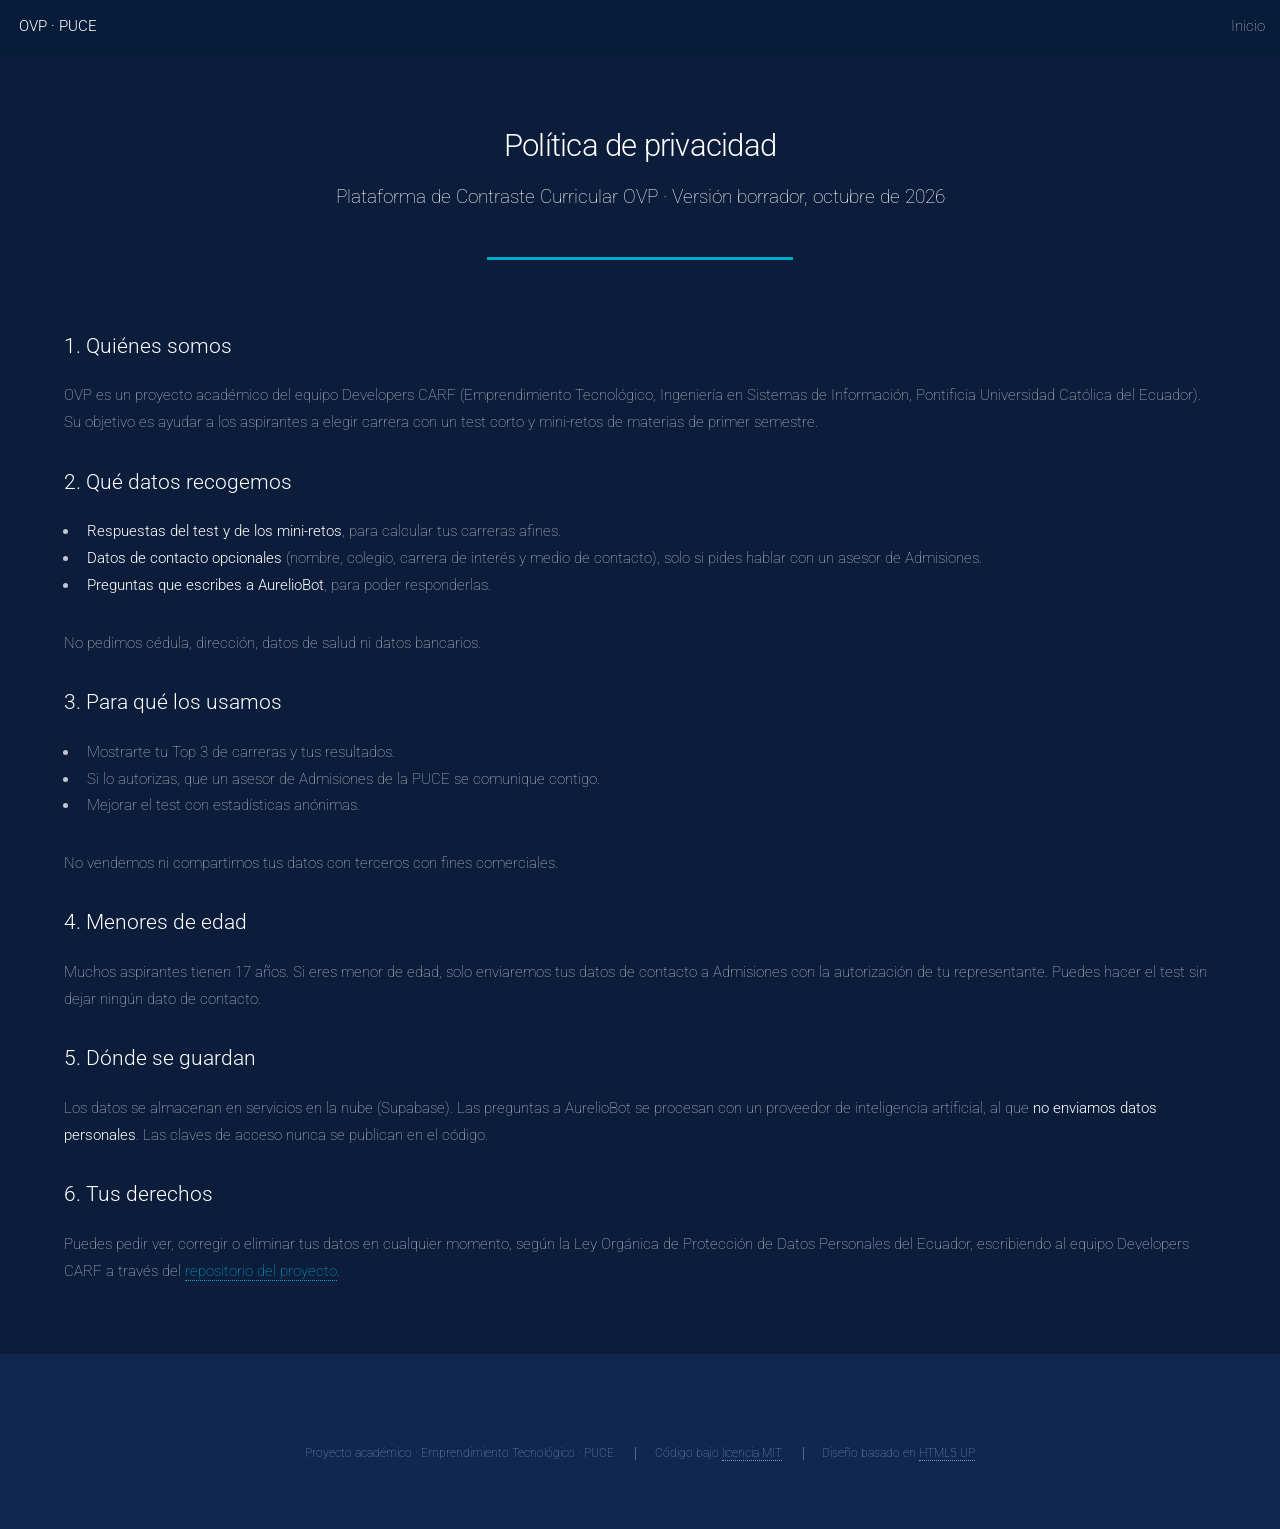
==== privacidad.html @ babfa46a "Landing page del pitch de OVP con datos de validación y video demo" ====
<!DOCTYPE HTML>
<!-- Política de privacidad · OVP · basada en la plantilla «Landed» de HTML5 UP (CC BY 3.0) -->
<html lang="es">
	<head>
		<title>Política de privacidad · OVP</title>
		<meta charset="utf-8" />
		<meta name="viewport" content="width=device-width, initial-scale=1" />
		<link rel="icon" type="image/svg+xml" href="assets/img/aurelio/bienvenido.svg" />
		<link rel="stylesheet" href="assets/css/main.css" />
		<link rel="stylesheet" href="assets/css/ovp.css" />
		<noscript><link rel="stylesheet" href="assets/css/noscript.css" /></noscript>
	</head>
	<body class="is-preload">
		<div id="page-wrapper">
			<header id="header">
				<h1 id="logo"><a href="index.html">OVP · PUCE</a></h1>
				<nav id="nav">
					<ul>
						<li><a href="index.html">Inicio</a></li>
					</ul>
				</nav>
			</header>

			<div id="main" class="wrapper style1">
				<div class="container">
					<header class="major">
						<h2>Política de privacidad</h2>
						<p>Plataforma de Contraste Curricular OVP · Versión borrador, octubre de 2026</p>
					</header>

					<section>
						<h3>1. Quiénes somos</h3>
						<p>OVP es un proyecto académico del equipo Developers CARF (Emprendimiento Tecnológico, Ingeniería en Sistemas de Información, Pontificia Universidad Católica del Ecuador). Su objetivo es ayudar a los aspirantes a elegir carrera con un test corto y mini-retos de materias de primer semestre.</p>

						<h3>2. Qué datos recogemos</h3>
						<ul>
							<li><strong>Respuestas del test y de los mini-retos</strong>, para calcular tus carreras afines.</li>
							<li><strong>Datos de contacto opcionales</strong> (nombre, colegio, carrera de interés y medio de contacto), solo si pides hablar con un asesor de Admisiones.</li>
							<li><strong>Preguntas que escribes a AurelioBot</strong>, para poder responderlas.</li>
						</ul>
						<p>No pedimos cédula, dirección, datos de salud ni datos bancarios.</p>

						<h3>3. Para qué los usamos</h3>
						<ul>
							<li>Mostrarte tu Top 3 de carreras y tus resultados.</li>
							<li>Si lo autorizas, que un asesor de Admisiones de la PUCE se comunique contigo.</li>
							<li>Mejorar el test con estadísticas anónimas.</li>
						</ul>
						<p>No vendemos ni compartimos tus datos con terceros con fines comerciales.</p>

						<h3>4. Menores de edad</h3>
						<p>Muchos aspirantes tienen 17 años. Si eres menor de edad, solo enviaremos tus datos de contacto a Admisiones con la autorización de tu representante. Puedes hacer el test sin dejar ningún dato de contacto.</p>

						<h3>5. Dónde se guardan</h3>
						<p>Los datos se almacenan en servicios en la nube (Supabase). Las preguntas a AurelioBot se procesan con un proveedor de inteligencia artificial, al que <strong>no enviamos datos personales</strong>. Las claves de acceso nunca se publican en el código.</p>

						<h3>6. Tus derechos</h3>
						<p>Puedes pedir ver, corregir o eliminar tus datos en cualquier momento, según la Ley Orgánica de Protección de Datos Personales del Ecuador, escribiendo al equipo Developers CARF a través del <a href="https://github.com/LizzuDev/emprendimiento-mvp" target="_blank" rel="noopener">repositorio del proyecto</a>.</p>

					</section>
				</div>
			</div>

			<footer id="footer">
				<ul class="copyright">
					<li>Proyecto académico · Emprendimiento Tecnológico · PUCE</li>
					<li>Código bajo <a href="https://github.com/LizzuDev/emprendimiento-mvp/blob/main/LICENSE" target="_blank" rel="noopener">licencia MIT</a></li>
					<li>Diseño basado en <a href="https://html5up.net" target="_blank" rel="noopener">HTML5 UP</a></li>
				</ul>
			</footer>
		</div>
		<script src="assets/js/jquery.min.js"></script>
		<script src="assets/js/jquery.scrolly.min.js"></script>
		<script src="assets/js/jquery.dropotron.min.js"></script>
		<script src="assets/js/jquery.scrollex.min.js"></script>
		<script src="assets/js/browser.min.js"></script>
		<script src="assets/js/breakpoints.min.js"></script>
		<script src="assets/js/util.js"></script>
		<script src="assets/js/main.js"></script>
	</body>
</html>
---- assets/css/main.css ----
@import url("fontawesome-all.min.css");
@import url("https://fonts.googleapis.com/css?family=Roboto:100,300,100italic,300italic");

/*
	Landed by HTML5 UP
	html5up.net | @ajlkn
	Free for personal and commercial use under the CCA 3.0 license (html5up.net/license)
*/

html, body, div, span, applet, object,
iframe, h1, h2, h3, h4, h5, h6, p, blockquote,
pre, a, abbr, acronym, address, big, cite,
code, del, dfn, em, img, ins, kbd, q, s, samp,
small, strike, strong, sub, sup, tt, var, b,
u, i, center, dl, dt, dd, ol, ul, li, fieldset,
form, label, legend, table, caption, tbody,
tfoot, thead, tr, th, td, article, aside,
canvas, details, embed, figure, figcaption,
footer, header, hgroup, menu, nav, output, ruby,
section, summary, time, mark, audio, video {
	margin: 0;
	padding: 0;
	border: 0;
	font-size: 100%;
	font: inherit;
	vertical-align: baseline;}

article, aside, details, figcaption, figure,
footer, header, hgroup, menu, nav, section {
	display: block;}

body {
	line-height: 1;
}

ol, ul {
	list-style: none;
}

blockquote, q {
	quotes: none;
}

	blockquote:before, blockquote:after, q:before, q:after {
		content: '';
		content: none;
	}

table {
	border-collapse: collapse;
	border-spacing: 0;
}

body {
	-webkit-text-size-adjust: none;
}

mark {
	background-color: transparent;
	color: inherit;
}

input::-moz-focus-inner {
	border: 0;
	padding: 0;
}

input, select, textarea {
	-moz-appearance: none;
	-webkit-appearance: none;
	-ms-appearance: none;
	appearance: none;
}

/* Basic */

	html {
		box-sizing: border-box;
	}

	*, *:before, *:after {
		box-sizing: inherit;
	}

	html, body {
		background: #0b1d3a;
	}

	body.is-preload *, body.is-preload *:before, body.is-preload *:after {
		-moz-animation: none !important;
		-webkit-animation: none !important;
		-ms-animation: none !important;
		animation: none !important;
		-moz-transition: none !important;
		-webkit-transition: none !important;
		-ms-transition: none !important;
		transition: none !important;
	}

	body, input, select, textarea {
		color: rgba(255, 255, 255, 0.75);
		font-family: "Roboto", Helvetica, sans-serif;
		font-size: 15pt;
		font-weight: 100;
		line-height: 1.75em;
	}

	a {
		-moz-transition: border-color 0.2s ease-in-out, color 0.2s ease-in-out;
		-webkit-transition: border-color 0.2s ease-in-out, color 0.2s ease-in-out;
		-ms-transition: border-color 0.2s ease-in-out, color 0.2s ease-in-out;
		transition: border-color 0.2s ease-in-out, color 0.2s ease-in-out;
		border-bottom: dotted 1px;
		color: #00a8cc;
		text-decoration: none;
	}

		a:hover {
			color: #00a8cc !important;
			border-bottom-color: transparent;
		}

	strong, b {
		color: #ffffff;
		font-weight: 300;
	}

	em, i {
		font-style: italic;
	}

	p {
		margin: 0 0 2em 0;
	}

	h1, h2, h3, h4, h5, h6 {
		color: #ffffff;
		font-weight: 300;
		line-height: 1em;
		margin: 0 0 1em 0;
	}

		h1 a, h2 a, h3 a, h4 a, h5 a, h6 a {
			color: inherit;
			border: 0;
		}

	h2 {
		font-size: 2em;
		line-height: 1.5em;
		letter-spacing: -0.025em;
	}

	h3 {
		font-size: 1.35em;
		line-height: 1.5em;
	}

	h4 {
		font-size: 1.1em;
		line-height: 1.5em;
	}

	h5 {
		font-size: 0.9em;
		line-height: 1.5em;
	}

	h6 {
		font-size: 0.7em;
		line-height: 1.5em;
	}

	sub {
		font-size: 0.8em;
		position: relative;
		top: 0.5em;
	}

	sup {
		font-size: 0.8em;
		position: relative;
		top: -0.5em;
	}

	hr {
		border: 0;
		border-bottom: solid 1px rgba(255, 255, 255, 0.3);
		margin: 3em 0;
	}

		hr.major {
			margin: 4em 0;
		}

	blockquote {
		border-left: solid 4px rgba(255, 255, 255, 0.3);
		font-style: italic;
		margin: 0 0 2em 0;
		padding: 0.5em 0 0.5em 2em;
	}

	code {
		background: rgba(255, 255, 255, 0.075);
		border-radius: 4px;
		font-family: "Courier New", monospace;
		font-size: 0.9em;
		margin: 0 0.25em;
		padding: 0.25em 0.65em;
	}

	pre {
		-webkit-overflow-scrolling: touch;
		font-family: "Courier New", monospace;
		font-size: 0.9em;
		margin: 0 0 2em 0;
	}

		pre code {
			display: block;
			line-height: 1.75em;
			padding: 1em 1.5em;
			overflow-x: auto;
		}

	.align-left {
		text-align: left;
	}

	.align-center {
		text-align: center;
	}

	.align-right {
		text-align: right;
	}

/* Loader */

	@-moz-keyframes spinner-show {
		0% {
			opacity: 0;
		}

		100% {
			opacity: 1;
		}
	}

	@-webkit-keyframes spinner-show {
		0% {
			opacity: 0;
		}

		100% {
			opacity: 1;
		}
	}

	@-ms-keyframes spinner-show {
		0% {
			opacity: 0;
		}

		100% {
			opacity: 1;
		}
	}

	@keyframes spinner-show {
		0% {
			opacity: 0;
		}

		100% {
			opacity: 1;
		}
	}

	@-moz-keyframes spinner-hide {
		0% {
			color: rgba(255, 255, 255, 0.15);
			z-index: 100001;
			-moz-transform: scale(1) rotate(0deg);
			-webkit-transform: scale(1) rotate(0deg);
			-ms-transform: scale(1) rotate(0deg);
			transform: scale(1) rotate(0deg);
		}

		99% {
			color: #0b1d3a;
			z-index: 100001;
			-moz-transform: scale(0.5) rotate(360deg);
			-webkit-transform: scale(0.5) rotate(360deg);
			-ms-transform: scale(0.5) rotate(360deg);
			transform: scale(0.5) rotate(360deg);
		}

		100% {
			color: #0b1d3a;
			z-index: -1;
			-moz-transform: scale(0.5) rotate(360deg);
			-webkit-transform: scale(0.5) rotate(360deg);
			-ms-transform: scale(0.5) rotate(360deg);
			transform: scale(0.5) rotate(360deg);
		}
	}

	@-webkit-keyframes spinner-hide {
		0% {
			color: rgba(255, 255, 255, 0.15);
			z-index: 100001;
			-moz-transform: scale(1) rotate(0deg);
			-webkit-transform: scale(1) rotate(0deg);
			-ms-transform: scale(1) rotate(0deg);
			transform: scale(1) rotate(0deg);
		}

		99% {
			color: #0b1d3a;
			z-index: 100001;
			-moz-transform: scale(0.5) rotate(360deg);
			-webkit-transform: scale(0.5) rotate(360deg);
			-ms-transform: scale(0.5) rotate(360deg);
			transform: scale(0.5) rotate(360deg);
		}

		100% {
			color: #0b1d3a;
			z-index: -1;
			-moz-transform: scale(0.5) rotate(360deg);
			-webkit-transform: scale(0.5) rotate(360deg);
			-ms-transform: scale(0.5) rotate(360deg);
			transform: scale(0.5) rotate(360deg);
		}
	}

	@-ms-keyframes spinner-hide {
		0% {
			color: rgba(255, 255, 255, 0.15);
			z-index: 100001;
			-moz-transform: scale(1) rotate(0deg);
			-webkit-transform: scale(1) rotate(0deg);
			-ms-transform: scale(1) rotate(0deg);
			transform: scale(1) rotate(0deg);
		}

		99% {
			color: #0b1d3a;
			z-index: 100001;
			-moz-transform: scale(0.5) rotate(360deg);
			-webkit-transform: scale(0.5) rotate(360deg);
			-ms-transform: scale(0.5) rotate(360deg);
			transform: scale(0.5) rotate(360deg);
		}

		100% {
			color: #0b1d3a;
			z-index: -1;
			-moz-transform: scale(0.5) rotate(360deg);
			-webkit-transform: scale(0.5) rotate(360deg);
			-ms-transform: scale(0.5) rotate(360deg);
			transform: scale(0.5) rotate(360deg);
		}
	}

	@keyframes spinner-hide {
		0% {
			color: rgba(255, 255, 255, 0.15);
			z-index: 100001;
			-moz-transform: scale(1) rotate(0deg);
			-webkit-transform: scale(1) rotate(0deg);
			-ms-transform: scale(1) rotate(0deg);
			transform: scale(1) rotate(0deg);
		}

		99% {
			color: #0b1d3a;
			z-index: 100001;
			-moz-transform: scale(0.5) rotate(360deg);
			-webkit-transform: scale(0.5) rotate(360deg);
			-ms-transform: scale(0.5) rotate(360deg);
			transform: scale(0.5) rotate(360deg);
		}

		100% {
			color: #0b1d3a;
			z-index: -1;
			-moz-transform: scale(0.5) rotate(360deg);
			-webkit-transform: scale(0.5) rotate(360deg);
			-ms-transform: scale(0.5) rotate(360deg);
			transform: scale(0.5) rotate(360deg);
		}
	}

	@-moz-keyframes spinner-rotate {
		0% {
			-moz-transform: scale(1) rotate(0deg);
			-webkit-transform: scale(1) rotate(0deg);
			-ms-transform: scale(1) rotate(0deg);
			transform: scale(1) rotate(0deg);
		}

		100% {
			-moz-transform: scale(1) rotate(360deg);
			-webkit-transform: scale(1) rotate(360deg);
			-ms-transform: scale(1) rotate(360deg);
			transform: scale(1) rotate(360deg);
		}
	}

	@-webkit-keyframes spinner-rotate {
		0% {
			-moz-transform: scale(1) rotate(0deg);
			-webkit-transform: scale(1) rotate(0deg);
			-ms-transform: scale(1) rotate(0deg);
			transform: scale(1) rotate(0deg);
		}

		100% {
			-moz-transform: scale(1) rotate(360deg);
			-webkit-transform: scale(1) rotate(360deg);
			-ms-transform: scale(1) rotate(360deg);
			transform: scale(1) rotate(360deg);
		}
	}

	@-ms-keyframes spinner-rotate {
		0% {
			-moz-transform: scale(1) rotate(0deg);
			-webkit-transform: scale(1) rotate(0deg);
			-ms-transform: scale(1) rotate(0deg);
			transform: scale(1) rotate(0deg);
		}

		100% {
			-moz-transform: scale(1) rotate(360deg);
			-webkit-transform: scale(1) rotate(360deg);
			-ms-transform: scale(1) rotate(360deg);
			transform: scale(1) rotate(360deg);
		}
	}

	@keyframes spinner-rotate {
		0% {
			-moz-transform: scale(1) rotate(0deg);
			-webkit-transform: scale(1) rotate(0deg);
			-ms-transform: scale(1) rotate(0deg);
			transform: scale(1) rotate(0deg);
		}

		100% {
			-moz-transform: scale(1) rotate(360deg);
			-webkit-transform: scale(1) rotate(360deg);
			-ms-transform: scale(1) rotate(360deg);
			transform: scale(1) rotate(360deg);
		}
	}

	@-moz-keyframes overlay-hide {
		0% {
			opacity: 1;
			z-index: 100000;
		}

		15% {
			opacity: 1;
			z-index: 100000;
		}

		99% {
			opacity: 0;
			z-index: 100000;
		}

		100% {
			opacity: 0;
			z-index: -1;
		}
	}

	@-webkit-keyframes overlay-hide {
		0% {
			opacity: 1;
			z-index: 100000;
		}

		15% {
			opacity: 1;
			z-index: 100000;
		}

		99% {
			opacity: 0;
			z-index: 100000;
		}

		100% {
			opacity: 0;
			z-index: -1;
		}
	}

	@-ms-keyframes overlay-hide {
		0% {
			opacity: 1;
			z-index: 100000;
		}

		15% {
			opacity: 1;
			z-index: 100000;
		}

		99% {
			opacity: 0;
			z-index: 100000;
		}

		100% {
			opacity: 0;
			z-index: -1;
		}
	}

	@keyframes overlay-hide {
		0% {
			opacity: 1;
			z-index: 100000;
		}

		15% {
			opacity: 1;
			z-index: 100000;
		}

		99% {
			opacity: 0;
			z-index: 100000;
		}

		100% {
			opacity: 0;
			z-index: -1;
		}
	}

	body.landing {
		text-decoration: none;
	}

		body.landing:before {
			-moz-osx-font-smoothing: grayscale;
			-webkit-font-smoothing: antialiased;
			display: inline-block;
			font-style: normal;
			font-variant: normal;
			text-rendering: auto;
			line-height: 1;
			text-transform: none !important;
			font-family: 'Font Awesome 5 Free';
			font-weight: 900;
		}

		body.landing:before {
			-moz-animation: spinner-show 1.5s 1 0.25s ease forwards, spinner-hide 0.25s ease-in-out forwards !important;
			-webkit-animation: spinner-show 1.5s 1 0.25s ease forwards, spinner-hide 0.25s ease-in-out forwards !important;
			-ms-animation: spinner-show 1.5s 1 0.25s ease forwards, spinner-hide 0.25s ease-in-out forwards !important;
			animation: spinner-show 1.5s 1 0.25s ease forwards, spinner-hide 0.25s ease-in-out forwards !important;
			-moz-transform-origin: 50% 50%;
			-webkit-transform-origin: 50% 50%;
			-ms-transform-origin: 50% 50%;
			transform-origin: 50% 50%;
			color: rgba(255, 255, 255, 0.15);
			content: '\f1ce';
			cursor: default;
			display: block;
			font-size: 2em;
			height: 2em;
			left: 50%;
			line-height: 2em;
			margin: -1em 0 0 -1em;
			opacity: 0;
			position: fixed;
			text-align: center;
			top: 50%;
			width: 2em;
			z-index: -1;
		}

		body.landing:after {
			-moz-animation: overlay-hide 1.5s ease-in forwards !important;
			-webkit-animation: overlay-hide 1.5s ease-in forwards !important;
			-ms-animation: overlay-hide 1.5s ease-in forwards !important;
			animation: overlay-hide 1.5s ease-in forwards !important;
			background: #0b1d3a;
			content: '';
			display: block;
			height: 100%;
			left: 0;
			opacity: 0;
			position: fixed;
			top: 0;
			width: 100%;
			z-index: -1;
		}

		body.landing.is-preload:before {
			-moz-animation: spinner-show 1.5s 1 0.25s ease forwards, spinner-rotate 0.75s infinite linear !important;
			-webkit-animation: spinner-show 1.5s 1 0.25s ease forwards, spinner-rotate 0.75s infinite linear !important;
			-ms-animation: spinner-show 1.5s 1 0.25s ease forwards, spinner-rotate 0.75s infinite linear !important;
			animation: spinner-show 1.5s 1 0.25s ease forwards, spinner-rotate 0.75s infinite linear !important;
			z-index: 100001;
		}

		body.landing.is-preload:after {
			-moz-animation: none !important;
			-webkit-animation: none !important;
			-ms-animation: none !important;
			animation: none !important;
			opacity: 1;
			z-index: 100000;
		}

	@media (-webkit-min-device-pixel-ratio: 2) {

		body.landing:before {
			line-height: 2.025em;
		}

	}

/* Container */

	.container {
		margin: 0 auto;
		max-width: calc(100% - 4em);
		width: 70em;
	}

		.container.xsmall {
			width: 17.5em;
		}

		.container.small {
			width: 35em;
		}

		.container.medium {
			width: 52.5em;
		}

		.container.large {
			width: 87.5em;
		}

		.container.xlarge {
			width: 105em;
		}

		.container.max {
			width: 100%;
		}

		@media screen and (max-width: 1280px) {

			.container {
				width: 90%;
				max-width: 100%;
			}

		}

		@media screen and (max-width: 980px) {

			.container {
				width: 100% !important;
			}

		}

/* Row */

	.row {
		display: flex;
		flex-wrap: wrap;
		box-sizing: border-box;
		align-items: stretch;
	}

		.row > * {
			box-sizing: border-box;
		}

		.row.gtr-uniform > * > :last-child {
			margin-bottom: 0;
		}

		.row.aln-left {
			justify-content: flex-start;
		}

		.row.aln-center {
			justify-content: center;
		}

		.row.aln-right {
			justify-content: flex-end;
		}

		.row.aln-top {
			align-items: flex-start;
		}

		.row.aln-middle {
			align-items: center;
		}

		.row.aln-bottom {
			align-items: flex-end;
		}

		.row > .imp {
			order: -1;
		}

		.row > .col-1 {
			width: 8.33333%;
		}

		.row > .off-1 {
			margin-left: 8.33333%;
		}

		.row > .col-2 {
			width: 16.66667%;
		}

		.row > .off-2 {
			margin-left: 16.66667%;
		}

		.row > .col-3 {
			width: 25%;
		}

		.row > .off-3 {
			margin-left: 25%;
		}

		.row > .col-4 {
			width: 33.33333%;
		}

		.row > .off-4 {
			margin-left: 33.33333%;
		}

		.row > .col-5 {
			width: 41.66667%;
		}

		.row > .off-5 {
			margin-left: 41.66667%;
		}

		.row > .col-6 {
			width: 50%;
		}

		.row > .off-6 {
			margin-left: 50%;
		}

		.row > .col-7 {
			width: 58.33333%;
		}

		.row > .off-7 {
			margin-left: 58.33333%;
		}

		.row > .col-8 {
			width: 66.66667%;
		}

		.row > .off-8 {
			margin-left: 66.66667%;
		}

		.row > .col-9 {
			width: 75%;
		}

		.row > .off-9 {
			margin-left: 75%;
		}

		.row > .col-10 {
			width: 83.33333%;
		}

		.row > .off-10 {
			margin-left: 83.33333%;
		}

		.row > .col-11 {
			width: 91.66667%;
		}

		.row > .off-11 {
			margin-left: 91.66667%;
		}

		.row > .col-12 {
			width: 100%;
		}

		.row > .off-12 {
			margin-left: 100%;
		}

		.row.gtr-0 {
			margin-top: 0;
			margin-left: 0em;
		}

			.row.gtr-0 > * {
				padding: 0 0 0 0em;
			}

			.row.gtr-0.gtr-uniform {
				margin-top: 0em;
			}

				.row.gtr-0.gtr-uniform > * {
					padding-top: 0em;
				}

		.row.gtr-25 {
			margin-top: 0;
			margin-left: -0.625em;
		}

			.row.gtr-25 > * {
				padding: 0 0 0 0.625em;
			}

			.row.gtr-25.gtr-uniform {
				margin-top: -0.625em;
			}

				.row.gtr-25.gtr-uniform > * {
					padding-top: 0.625em;
				}

		.row.gtr-50 {
			margin-top: 0;
			margin-left: -1.25em;
		}

			.row.gtr-50 > * {
				padding: 0 0 0 1.25em;
			}

			.row.gtr-50.gtr-uniform {
				margin-top: -1.25em;
			}

				.row.gtr-50.gtr-uniform > * {
					padding-top: 1.25em;
				}

		.row {
			margin-top: 0;
			margin-left: -2.5em;
		}

			.row > * {
				padding: 0 0 0 2.5em;
			}

			.row.gtr-uniform {
				margin-top: -2.5em;
			}

				.row.gtr-uniform > * {
					padding-top: 2.5em;
				}

		.row.gtr-150 {
			margin-top: 0;
			margin-left: -3.75em;
		}

			.row.gtr-150 > * {
				padding: 0 0 0 3.75em;
			}

			.row.gtr-150.gtr-uniform {
				margin-top: -3.75em;
			}

				.row.gtr-150.gtr-uniform > * {
					padding-top: 3.75em;
				}

		.row.gtr-200 {
			margin-top: 0;
			margin-left: -5em;
		}

			.row.gtr-200 > * {
				padding: 0 0 0 5em;
			}

			.row.gtr-200.gtr-uniform {
				margin-top: -5em;
			}

				.row.gtr-200.gtr-uniform > * {
					padding-top: 5em;
				}

		@media screen and (max-width: 1680px) {

			.row {
				display: flex;
				flex-wrap: wrap;
				box-sizing: border-box;
				align-items: stretch;
			}

				.row > * {
					box-sizing: border-box;
				}

				.row.gtr-uniform > * > :last-child {
					margin-bottom: 0;
				}

				.row.aln-left {
					justify-content: flex-start;
				}

				.row.aln-center {
					justify-content: center;
				}

				.row.aln-right {
					justify-content: flex-end;
				}

				.row.aln-top {
					align-items: flex-start;
				}

				.row.aln-middle {
					align-items: center;
				}

				.row.aln-bottom {
					align-items: flex-end;
				}

				.row > .imp-xlarge {
					order: -1;
				}

				.row > .col-1-xlarge {
					width: 8.33333%;
				}

				.row > .off-1-xlarge {
					margin-left: 8.33333%;
				}

				.row > .col-2-xlarge {
					width: 16.66667%;
				}

				.row > .off-2-xlarge {
					margin-left: 16.66667%;
				}

				.row > .col-3-xlarge {
					width: 25%;
				}

				.row > .off-3-xlarge {
					margin-left: 25%;
				}

				.row > .col-4-xlarge {
					width: 33.33333%;
				}

				.row > .off-4-xlarge {
					margin-left: 33.33333%;
				}

				.row > .col-5-xlarge {
					width: 41.66667%;
				}

				.row > .off-5-xlarge {
					margin-left: 41.66667%;
				}

				.row > .col-6-xlarge {
					width: 50%;
				}

				.row > .off-6-xlarge {
					margin-left: 50%;
				}

				.row > .col-7-xlarge {
					width: 58.33333%;
				}

				.row > .off-7-xlarge {
					margin-left: 58.33333%;
				}

				.row > .col-8-xlarge {
					width: 66.66667%;
				}

				.row > .off-8-xlarge {
					margin-left: 66.66667%;
				}

				.row > .col-9-xlarge {
					width: 75%;
				}

				.row > .off-9-xlarge {
					margin-left: 75%;
				}

				.row > .col-10-xlarge {
					width: 83.33333%;
				}

				.row > .off-10-xlarge {
					margin-left: 83.33333%;
				}

				.row > .col-11-xlarge {
					width: 91.66667%;
				}

				.row > .off-11-xlarge {
					margin-left: 91.66667%;
				}

				.row > .col-12-xlarge {
					width: 100%;
				}

				.row > .off-12-xlarge {
					margin-left: 100%;
				}

				.row.gtr-0 {
					margin-top: 0;
					margin-left: 0em;
				}

					.row.gtr-0 > * {
						padding: 0 0 0 0em;
					}

					.row.gtr-0.gtr-uniform {
						margin-top: 0em;
					}

						.row.gtr-0.gtr-uniform > * {
							padding-top: 0em;
						}

				.row.gtr-25 {
					margin-top: 0;
					margin-left: -0.625em;
				}

					.row.gtr-25 > * {
						padding: 0 0 0 0.625em;
					}

					.row.gtr-25.gtr-uniform {
						margin-top: -0.625em;
					}

						.row.gtr-25.gtr-uniform > * {
							padding-top: 0.625em;
						}

				.row.gtr-50 {
					margin-top: 0;
					margin-left: -1.25em;
				}

					.row.gtr-50 > * {
						padding: 0 0 0 1.25em;
					}

					.row.gtr-50.gtr-uniform {
						margin-top: -1.25em;
					}

						.row.gtr-50.gtr-uniform > * {
							padding-top: 1.25em;
						}

				.row {
					margin-top: 0;
					margin-left: -2.5em;
				}

					.row > * {
						padding: 0 0 0 2.5em;
					}

					.row.gtr-uniform {
						margin-top: -2.5em;
					}

						.row.gtr-uniform > * {
							padding-top: 2.5em;
						}

				.row.gtr-150 {
					margin-top: 0;
					margin-left: -3.75em;
				}

					.row.gtr-150 > * {
						padding: 0 0 0 3.75em;
					}

					.row.gtr-150.gtr-uniform {
						margin-top: -3.75em;
					}

						.row.gtr-150.gtr-uniform > * {
							padding-top: 3.75em;
						}

				.row.gtr-200 {
					margin-top: 0;
					margin-left: -5em;
				}

					.row.gtr-200 > * {
						padding: 0 0 0 5em;
					}

					.row.gtr-200.gtr-uniform {
						margin-top: -5em;
					}

						.row.gtr-200.gtr-uniform > * {
							padding-top: 5em;
						}

		}

		@media screen and (max-width: 1280px) {

			.row {
				display: flex;
				flex-wrap: wrap;
				box-sizing: border-box;
				align-items: stretch;
			}

				.row > * {
					box-sizing: border-box;
				}

				.row.gtr-uniform > * > :last-child {
					margin-bottom: 0;
				}

				.row.aln-left {
					justify-content: flex-start;
				}

				.row.aln-center {
					justify-content: center;
				}

				.row.aln-right {
					justify-content: flex-end;
				}

				.row.aln-top {
					align-items: flex-start;
				}

				.row.aln-middle {
					align-items: center;
				}

				.row.aln-bottom {
					align-items: flex-end;
				}

				.row > .imp-large {
					order: -1;
				}

				.row > .col-1-large {
					width: 8.33333%;
				}

				.row > .off-1-large {
					margin-left: 8.33333%;
				}

				.row > .col-2-large {
					width: 16.66667%;
				}

				.row > .off-2-large {
					margin-left: 16.66667%;
				}

				.row > .col-3-large {
					width: 25%;
				}

				.row > .off-3-large {
					margin-left: 25%;
				}

				.row > .col-4-large {
					width: 33.33333%;
				}

				.row > .off-4-large {
					margin-left: 33.33333%;
				}

				.row > .col-5-large {
					width: 41.66667%;
				}

				.row > .off-5-large {
					margin-left: 41.66667%;
				}

				.row > .col-6-large {
					width: 50%;
				}

				.row > .off-6-large {
					margin-left: 50%;
				}

				.row > .col-7-large {
					width: 58.33333%;
				}

				.row > .off-7-large {
					margin-left: 58.33333%;
				}

				.row > .col-8-large {
					width: 66.66667%;
				}

				.row > .off-8-large {
					margin-left: 66.66667%;
				}

				.row > .col-9-large {
					width: 75%;
				}

				.row > .off-9-large {
					margin-left: 75%;
				}

				.row > .col-10-large {
					width: 83.33333%;
				}

				.row > .off-10-large {
					margin-left: 83.33333%;
				}

				.row > .col-11-large {
					width: 91.66667%;
				}

				.row > .off-11-large {
					margin-left: 91.66667%;
				}

				.row > .col-12-large {
					width: 100%;
				}

				.row > .off-12-large {
					margin-left: 100%;
				}

				.row.gtr-0 {
					margin-top: 0;
					margin-left: 0em;
				}

					.row.gtr-0 > * {
						padding: 0 0 0 0em;
					}

					.row.gtr-0.gtr-uniform {
						margin-top: 0em;
					}

						.row.gtr-0.gtr-uniform > * {
							padding-top: 0em;
						}

				.row.gtr-25 {
					margin-top: 0;
					margin-left: -0.625em;
				}

					.row.gtr-25 > * {
						padding: 0 0 0 0.625em;
					}

					.row.gtr-25.gtr-uniform {
						margin-top: -0.625em;
					}

						.row.gtr-25.gtr-uniform > * {
							padding-top: 0.625em;
						}

				.row.gtr-50 {
					margin-top: 0;
					margin-left: -1.25em;
				}

					.row.gtr-50 > * {
						padding: 0 0 0 1.25em;
					}

					.row.gtr-50.gtr-uniform {
						margin-top: -1.25em;
					}

						.row.gtr-50.gtr-uniform > * {
							padding-top: 1.25em;
						}

				.row {
					margin-top: 0;
					margin-left: -2.5em;
				}

					.row > * {
						padding: 0 0 0 2.5em;
					}

					.row.gtr-uniform {
						margin-top: -2.5em;
					}

						.row.gtr-uniform > * {
							padding-top: 2.5em;
						}

				.row.gtr-150 {
					margin-top: 0;
					margin-left: -3.75em;
				}

					.row.gtr-150 > * {
						padding: 0 0 0 3.75em;
					}

					.row.gtr-150.gtr-uniform {
						margin-top: -3.75em;
					}

						.row.gtr-150.gtr-uniform > * {
							padding-top: 3.75em;
						}

				.row.gtr-200 {
					margin-top: 0;
					margin-left: -5em;
				}

					.row.gtr-200 > * {
						padding: 0 0 0 5em;
					}

					.row.gtr-200.gtr-uniform {
						margin-top: -5em;
					}

						.row.gtr-200.gtr-uniform > * {
							padding-top: 5em;
						}

		}

		@media screen and (max-width: 980px) {

			.row {
				display: flex;
				flex-wrap: wrap;
				box-sizing: border-box;
				align-items: stretch;
			}

				.row > * {
					box-sizing: border-box;
				}

				.row.gtr-uniform > * > :last-child {
					margin-bottom: 0;
				}

				.row.aln-left {
					justify-content: flex-start;
				}

				.row.aln-center {
					justify-content: center;
				}

				.row.aln-right {
					justify-content: flex-end;
				}

				.row.aln-top {
					align-items: flex-start;
				}

				.row.aln-middle {
					align-items: center;
				}

				.row.aln-bottom {
					align-items: flex-end;
				}

				.row > .imp-medium {
					order: -1;
				}

				.row > .col-1-medium {
					width: 8.33333%;
				}

				.row > .off-1-medium {
					margin-left: 8.33333%;
				}

				.row > .col-2-medium {
					width: 16.66667%;
				}

				.row > .off-2-medium {
					margin-left: 16.66667%;
				}

				.row > .col-3-medium {
					width: 25%;
				}

				.row > .off-3-medium {
					margin-left: 25%;
				}

				.row > .col-4-medium {
					width: 33.33333%;
				}

				.row > .off-4-medium {
					margin-left: 33.33333%;
				}

				.row > .col-5-medium {
					width: 41.66667%;
				}

				.row > .off-5-medium {
					margin-left: 41.66667%;
				}

				.row > .col-6-medium {
					width: 50%;
				}

				.row > .off-6-medium {
					margin-left: 50%;
				}

				.row > .col-7-medium {
					width: 58.33333%;
				}

				.row > .off-7-medium {
					margin-left: 58.33333%;
				}

				.row > .col-8-medium {
					width: 66.66667%;
				}

				.row > .off-8-medium {
					margin-left: 66.66667%;
				}

				.row > .col-9-medium {
					width: 75%;
				}

				.row > .off-9-medium {
					margin-left: 75%;
				}

				.row > .col-10-medium {
					width: 83.33333%;
				}

				.row > .off-10-medium {
					margin-left: 83.33333%;
				}

				.row > .col-11-medium {
					width: 91.66667%;
				}

				.row > .off-11-medium {
					margin-left: 91.66667%;
				}

				.row > .col-12-medium {
					width: 100%;
				}

				.row > .off-12-medium {
					margin-left: 100%;
				}

				.row.gtr-0 {
					margin-top: 0;
					margin-left: 0em;
				}

					.row.gtr-0 > * {
						padding: 0 0 0 0em;
					}

					.row.gtr-0.gtr-uniform {
						margin-top: 0em;
					}

						.row.gtr-0.gtr-uniform > * {
							padding-top: 0em;
						}

				.row.gtr-25 {
					margin-top: 0;
					margin-left: -0.625em;
				}

					.row.gtr-25 > * {
						padding: 0 0 0 0.625em;
					}

					.row.gtr-25.gtr-uniform {
						margin-top: -0.625em;
					}

						.row.gtr-25.gtr-uniform > * {
							padding-top: 0.625em;
						}

				.row.gtr-50 {
					margin-top: 0;
					margin-left: -1.25em;
				}

					.row.gtr-50 > * {
						padding: 0 0 0 1.25em;
					}

					.row.gtr-50.gtr-uniform {
						margin-top: -1.25em;
					}

						.row.gtr-50.gtr-uniform > * {
							padding-top: 1.25em;
						}

				.row {
					margin-top: 0;
					margin-left: -2.5em;
				}

					.row > * {
						padding: 0 0 0 2.5em;
					}

					.row.gtr-uniform {
						margin-top: -2.5em;
					}

						.row.gtr-uniform > * {
							padding-top: 2.5em;
						}

				.row.gtr-150 {
					margin-top: 0;
					margin-left: -3.75em;
				}

					.row.gtr-150 > * {
						padding: 0 0 0 3.75em;
					}

					.row.gtr-150.gtr-uniform {
						margin-top: -3.75em;
					}

						.row.gtr-150.gtr-uniform > * {
							padding-top: 3.75em;
						}

				.row.gtr-200 {
					margin-top: 0;
					margin-left: -5em;
				}

					.row.gtr-200 > * {
						padding: 0 0 0 5em;
					}

					.row.gtr-200.gtr-uniform {
						margin-top: -5em;
					}

						.row.gtr-200.gtr-uniform > * {
							padding-top: 5em;
						}

		}

		@media screen and (max-width: 736px) {

			.row {
				display: flex;
				flex-wrap: wrap;
				box-sizing: border-box;
				align-items: stretch;
			}

				.row > * {
					box-sizing: border-box;
				}

				.row.gtr-uniform > * > :last-child {
					margin-bottom: 0;
				}

				.row.aln-left {
					justify-content: flex-start;
				}

				.row.aln-center {
					justify-content: center;
				}

				.row.aln-right {
					justify-content: flex-end;
				}

				.row.aln-top {
					align-items: flex-start;
				}

				.row.aln-middle {
					align-items: center;
				}

				.row.aln-bottom {
					align-items: flex-end;
				}

				.row > .imp-small {
					order: -1;
				}

				.row > .col-1-small {
					width: 8.33333%;
				}

				.row > .off-1-small {
					margin-left: 8.33333%;
				}

				.row > .col-2-small {
					width: 16.66667%;
				}

				.row > .off-2-small {
					margin-left: 16.66667%;
				}

				.row > .col-3-small {
					width: 25%;
				}

				.row > .off-3-small {
					margin-left: 25%;
				}

				.row > .col-4-small {
					width: 33.33333%;
				}

				.row > .off-4-small {
					margin-left: 33.33333%;
				}

				.row > .col-5-small {
					width: 41.66667%;
				}

				.row > .off-5-small {
					margin-left: 41.66667%;
				}

				.row > .col-6-small {
					width: 50%;
				}

				.row > .off-6-small {
					margin-left: 50%;
				}

				.row > .col-7-small {
					width: 58.33333%;
				}

				.row > .off-7-small {
					margin-left: 58.33333%;
				}

				.row > .col-8-small {
					width: 66.66667%;
				}

				.row > .off-8-small {
					margin-left: 66.66667%;
				}

				.row > .col-9-small {
					width: 75%;
				}

				.row > .off-9-small {
					margin-left: 75%;
				}

				.row > .col-10-small {
					width: 83.33333%;
				}

				.row > .off-10-small {
					margin-left: 83.33333%;
				}

				.row > .col-11-small {
					width: 91.66667%;
				}

				.row > .off-11-small {
					margin-left: 91.66667%;
				}

				.row > .col-12-small {
					width: 100%;
				}

				.row > .off-12-small {
					margin-left: 100%;
				}

				.row.gtr-0 {
					margin-top: 0;
					margin-left: 0em;
				}

					.row.gtr-0 > * {
						padding: 0 0 0 0em;
					}

					.row.gtr-0.gtr-uniform {
						margin-top: 0em;
					}

						.row.gtr-0.gtr-uniform > * {
							padding-top: 0em;
						}

				.row.gtr-25 {
					margin-top: 0;
					margin-left: -0.625em;
				}

					.row.gtr-25 > * {
						padding: 0 0 0 0.625em;
					}

					.row.gtr-25.gtr-uniform {
						margin-top: -0.625em;
					}

						.row.gtr-25.gtr-uniform > * {
							padding-top: 0.625em;
						}

				.row.gtr-50 {
					margin-top: 0;
					margin-left: -1.25em;
				}

					.row.gtr-50 > * {
						padding: 0 0 0 1.25em;
					}

					.row.gtr-50.gtr-uniform {
						margin-top: -1.25em;
					}

						.row.gtr-50.gtr-uniform > * {
							padding-top: 1.25em;
						}

				.row {
					margin-top: 0;
					margin-left: -2.5em;
				}

					.row > * {
						padding: 0 0 0 2.5em;
					}

					.row.gtr-uniform {
						margin-top: -2.5em;
					}

						.row.gtr-uniform > * {
							padding-top: 2.5em;
						}

				.row.gtr-150 {
					margin-top: 0;
					margin-left: -3.75em;
				}

					.row.gtr-150 > * {
						padding: 0 0 0 3.75em;
					}

					.row.gtr-150.gtr-uniform {
						margin-top: -3.75em;
					}

						.row.gtr-150.gtr-uniform > * {
							padding-top: 3.75em;
						}

				.row.gtr-200 {
					margin-top: 0;
					margin-left: -5em;
				}

					.row.gtr-200 > * {
						padding: 0 0 0 5em;
					}

					.row.gtr-200.gtr-uniform {
						margin-top: -5em;
					}

						.row.gtr-200.gtr-uniform > * {
							padding-top: 5em;
						}

		}

		@media screen and (max-width: 480px) {

			.row {
				display: flex;
				flex-wrap: wrap;
				box-sizing: border-box;
				align-items: stretch;
			}

				.row > * {
					box-sizing: border-box;
				}

				.row.gtr-uniform > * > :last-child {
					margin-bottom: 0;
				}

				.row.aln-left {
					justify-content: flex-start;
				}

				.row.aln-center {
					justify-content: center;
				}

				.row.aln-right {
					justify-content: flex-end;
				}

				.row.aln-top {
					align-items: flex-start;
				}

				.row.aln-middle {
					align-items: center;
				}

				.row.aln-bottom {
					align-items: flex-end;
				}

				.row > .imp-xsmall {
					order: -1;
				}

				.row > .col-1-xsmall {
					width: 8.33333%;
				}

				.row > .off-1-xsmall {
					margin-left: 8.33333%;
				}

				.row > .col-2-xsmall {
					width: 16.66667%;
				}

				.row > .off-2-xsmall {
					margin-left: 16.66667%;
				}

				.row > .col-3-xsmall {
					width: 25%;
				}

				.row > .off-3-xsmall {
					margin-left: 25%;
				}

				.row > .col-4-xsmall {
					width: 33.33333%;
				}

				.row > .off-4-xsmall {
					margin-left: 33.33333%;
				}

				.row > .col-5-xsmall {
					width: 41.66667%;
				}

				.row > .off-5-xsmall {
					margin-left: 41.66667%;
				}

				.row > .col-6-xsmall {
					width: 50%;
				}

				.row > .off-6-xsmall {
					margin-left: 50%;
				}

				.row > .col-7-xsmall {
					width: 58.33333%;
				}

				.row > .off-7-xsmall {
					margin-left: 58.33333%;
				}

				.row > .col-8-xsmall {
					width: 66.66667%;
				}

				.row > .off-8-xsmall {
					margin-left: 66.66667%;
				}

				.row > .col-9-xsmall {
					width: 75%;
				}

				.row > .off-9-xsmall {
					margin-left: 75%;
				}

				.row > .col-10-xsmall {
					width: 83.33333%;
				}

				.row > .off-10-xsmall {
					margin-left: 83.33333%;
				}

				.row > .col-11-xsmall {
					width: 91.66667%;
				}

				.row > .off-11-xsmall {
					margin-left: 91.66667%;
				}

				.row > .col-12-xsmall {
					width: 100%;
				}

				.row > .off-12-xsmall {
					margin-left: 100%;
				}

				.row.gtr-0 {
					margin-top: 0;
					margin-left: 0em;
				}

					.row.gtr-0 > * {
						padding: 0 0 0 0em;
					}

					.row.gtr-0.gtr-uniform {
						margin-top: 0em;
					}

						.row.gtr-0.gtr-uniform > * {
							padding-top: 0em;
						}

				.row.gtr-25 {
					margin-top: 0;
					margin-left: -0.625em;
				}

					.row.gtr-25 > * {
						padding: 0 0 0 0.625em;
					}

					.row.gtr-25.gtr-uniform {
						margin-top: -0.625em;
					}

						.row.gtr-25.gtr-uniform > * {
							padding-top: 0.625em;
						}

				.row.gtr-50 {
					margin-top: 0;
					margin-left: -1.25em;
				}

					.row.gtr-50 > * {
						padding: 0 0 0 1.25em;
					}

					.row.gtr-50.gtr-uniform {
						margin-top: -1.25em;
					}

						.row.gtr-50.gtr-uniform > * {
							padding-top: 1.25em;
						}

				.row {
					margin-top: 0;
					margin-left: -2.5em;
				}

					.row > * {
						padding: 0 0 0 2.5em;
					}

					.row.gtr-uniform {
						margin-top: -2.5em;
					}

						.row.gtr-uniform > * {
							padding-top: 2.5em;
						}

				.row.gtr-150 {
					margin-top: 0;
					margin-left: -3.75em;
				}

					.row.gtr-150 > * {
						padding: 0 0 0 3.75em;
					}

					.row.gtr-150.gtr-uniform {
						margin-top: -3.75em;
					}

						.row.gtr-150.gtr-uniform > * {
							padding-top: 3.75em;
						}

				.row.gtr-200 {
					margin-top: 0;
					margin-left: -5em;
				}

					.row.gtr-200 > * {
						padding: 0 0 0 5em;
					}

					.row.gtr-200.gtr-uniform {
						margin-top: -5em;
					}

						.row.gtr-200.gtr-uniform > * {
							padding-top: 5em;
						}

		}

/* Section/Article */

	section.special, article.special {
		text-align: center;
	}

	header p {
		color: #ffffff;
		position: relative;
		margin: 0 0 1.5em 0;
	}

	header h2 + p {
		font-size: 1.25em;
		margin-top: -1em;
		line-height: 1.75em;
	}

	header h3 + p {
		font-size: 1.1em;
		margin-top: -0.8em;
		line-height: 1.75em;
	}

	header h4 + p,
	header h5 + p,
	header h6 + p {
		font-size: 0.9em;
		margin-top: -0.6em;
		line-height: 1.5em;
	}

	header.major {
		margin: 0 0 4em 0;
		position: relative;
		text-align: center;
	}

		header.major:after {
			background: #00a8cc;
			content: '';
			display: inline-block;
			height: 0.2em;
			max-width: 20em;
			width: 75%;
		}

	footer.major {
		margin: 4em 0 0 0;
	}

/* Form */

	form {
		margin: 0 0 2em 0;
	}

		form.cta {
			max-width: 35em;
			margin-left: auto;
			margin-right: auto;
		}

	label {
		color: #ffffff;
		display: block;
		font-size: 0.9em;
		font-weight: 300;
		margin: 0 0 1em 0;
	}

	input[type="text"],
	input[type="password"],
	input[type="email"],
	select,
	textarea {
		-moz-appearance: none;
		-webkit-appearance: none;
		-ms-appearance: none;
		appearance: none;
		-moz-transition: border-color 0.2s ease-in-out;
		-webkit-transition: border-color 0.2s ease-in-out;
		-ms-transition: border-color 0.2s ease-in-out;
		transition: border-color 0.2s ease-in-out;
		background: transparent;
		border-radius: 4px;
		border: solid 1px rgba(255, 255, 255, 0.3);
		color: inherit;
		display: block;
		outline: 0;
		padding: 0 1em;
		text-decoration: none;
		width: 100%;
	}

		input[type="text"]:invalid,
		input[type="password"]:invalid,
		input[type="email"]:invalid,
		select:invalid,
		textarea:invalid {
			box-shadow: none;
		}

		input[type="text"]:focus,
		input[type="password"]:focus,
		input[type="email"]:focus,
		select:focus,
		textarea:focus {
			border-color: #00a8cc;
		}

	select {
		background-image: url("data:image/svg+xml;charset=utf8,%3Csvg xmlns='http://www.w3.org/2000/svg' width='40' height='40' preserveAspectRatio='none' viewBox='0 0 40 40'%3E%3Cpath d='M9.4,12.3l10.4,10.4l10.4-10.4c0.2-0.2,0.5-0.4,0.9-0.4c0.3,0,0.6,0.1,0.9,0.4l3.3,3.3c0.2,0.2,0.4,0.5,0.4,0.9 c0,0.4-0.1,0.6-0.4,0.9L20.7,31.9c-0.2,0.2-0.5,0.4-0.9,0.4c-0.3,0-0.6-0.1-0.9-0.4L4.3,17.3c-0.2-0.2-0.4-0.5-0.4-0.9 c0-0.4,0.1-0.6,0.4-0.9l3.3-3.3c0.2-0.2,0.5-0.4,0.9-0.4S9.1,12.1,9.4,12.3z' fill='rgba(255, 255, 255, 0.3)' /%3E%3C/svg%3E");
		background-size: 1.25rem;
		background-repeat: no-repeat;
		background-position: calc(100% - 1rem) center;
		height: 3em;
		padding-right: 3em;
		text-overflow: ellipsis;
	}

		select option {
			color: #ffffff;
			background: #0b1d3a;
		}

		select:focus::-ms-value {
			background-color: transparent;
		}

		select::-ms-expand {
			display: none;
		}

	input[type="text"],
	input[type="password"],
	input[type="email"],
	select {
		height: 3em;
	}

	textarea {
		padding: 0.75em 1em;
	}

	input[type="checkbox"],
	input[type="radio"] {
		-moz-appearance: none;
		-webkit-appearance: none;
		-ms-appearance: none;
		appearance: none;
		display: block;
		float: left;
		margin-right: -2em;
		opacity: 0;
		width: 1em;
		z-index: -1;
	}

		input[type="checkbox"] + label,
		input[type="radio"] + label {
			text-decoration: none;
			color: rgba(255, 255, 255, 0.75);
			cursor: pointer;
			display: inline-block;
			font-size: 1em;
			font-weight: 100;
			padding-left: 2.55em;
			padding-right: 0.75em;
			position: relative;
		}

			input[type="checkbox"] + label:before,
			input[type="radio"] + label:before {
				-moz-osx-font-smoothing: grayscale;
				-webkit-font-smoothing: antialiased;
				display: inline-block;
				font-style: normal;
				font-variant: normal;
				text-rendering: auto;
				line-height: 1;
				text-transform: none !important;
				font-family: 'Font Awesome 5 Free';
				font-weight: 900;
			}

			input[type="checkbox"] + label:before,
			input[type="radio"] + label:before {
				border-radius: 4px;
				border: solid 1px rgba(255, 255, 255, 0.3);
				content: '';
				display: inline-block;
				font-size: 0.8em;
				height: 2.25em;
				left: 0;
				line-height: 2.25em;
				position: absolute;
				text-align: center;
				top: 0;
				width: 2.25em;
			}

		input[type="checkbox"]:checked + label:before,
		input[type="radio"]:checked + label:before {
			background: rgba(255, 255, 255, 0.25);
			color: #ffffff;
			content: '\f00c';
		}

		input[type="checkbox"]:focus + label:before,
		input[type="radio"]:focus + label:before {
			border-color: #00a8cc;
		}

	input[type="checkbox"] + label:before {
		border-radius: 4px;
	}

	input[type="radio"] + label:before {
		border-radius: 100%;
	}

	::-webkit-input-placeholder {
		color: rgba(255, 255, 255, 0.5) !important;
		opacity: 1.0;
	}

	:-moz-placeholder {
		color: rgba(255, 255, 255, 0.5) !important;
		opacity: 1.0;
	}

	::-moz-placeholder {
		color: rgba(255, 255, 255, 0.5) !important;
		opacity: 1.0;
	}

	:-ms-input-placeholder {
		color: rgba(255, 255, 255, 0.5) !important;
		opacity: 1.0;
	}

/* Box */

	.box {
		border-radius: 4px;
		border: solid 1px rgba(255, 255, 255, 0.3);
		margin-bottom: 2em;
		padding: 1.5em;
	}

		.box > :last-child,
		.box > :last-child > :last-child,
		.box > :last-child > :last-child > :last-child {
			margin-bottom: 0;
		}

		.box.alt {
			border: 0;
			border-radius: 0;
			padding: 0;
		}

/* Icon */

	.icon {
		text-decoration: none;
		border-bottom: none;
		position: relative;
	}

		.icon:before {
			-moz-osx-font-smoothing: grayscale;
			-webkit-font-smoothing: antialiased;
			display: inline-block;
			font-style: normal;
			font-variant: normal;
			text-rendering: auto;
			line-height: 1;
			text-transform: none !important;
			font-family: 'Font Awesome 5 Free';
			font-weight: 400;
		}

		.icon > .label {
			display: none;
		}

		.icon:before {
			line-height: inherit;
		}

		.icon.solid:before {
			font-weight: 900 !important;
		}

		.icon.brands:before {
			font-family: 'Font Awesome 5 Brands' !important;
		}

		.icon.alt {
			text-decoration: none;
		}

			.icon.alt:before {
				-moz-osx-font-smoothing: grayscale;
				-webkit-font-smoothing: antialiased;
				display: inline-block;
				font-style: normal;
				font-variant: normal;
				text-rendering: auto;
				line-height: 1;
				text-transform: none !important;
				font-family: 'Font Awesome 5 Free';
				font-weight: 400;
			}

			.icon.alt:before {
				color: #0b1d3a !important;
				text-shadow: 1px 0 0 #ffffff, -1px 0 0 #ffffff, 0 1px 0 #ffffff, 0 -1px 0 #ffffff;
			}

		.icon.major {
			background: #10284f;
			border-radius: 100%;
			cursor: default;
			display: inline-block;
			height: 6em;
			line-height: 5.65em;
			margin: 0 0 2em 0;
			text-align: center;
			width: 6em;
		}

			.icon.major:before {
				font-size: 2.25em;
			}

			.icon.major.alt {
				text-decoration: none;
			}

				.icon.major.alt:before {
					-moz-osx-font-smoothing: grayscale;
					-webkit-font-smoothing: antialiased;
					display: inline-block;
					font-style: normal;
					font-variant: normal;
					text-rendering: auto;
					line-height: 1;
					text-transform: none !important;
					font-family: 'Font Awesome 5 Free';
					font-weight: 400;
				}

				.icon.major.alt:before {
					color: #10284f !important;
					text-shadow: 1px 0 0 #ffffff, -1px 0 0 #ffffff, 0 1px 0 #ffffff, 0 -1px 0 #ffffff;
				}

/* Image */

	.image {
		border-radius: 4px;
		border: 0;
		display: inline-block;
		position: relative;
		overflow: hidden;
	}

		.image:before {
			content: '';
			display: block;
			position: absolute;
			left: 0;
			top: 0;
			background-image: url("images/overlay.png");
			width: 100%;
			height: 100%;
			z-index: 1;
		}

		.image img {
			border-radius: 4px;
			display: block;
		}

		.image.left {
			float: left;
			margin: 0 1.5em 1em 0;
			top: 0.25em;
		}

		.image.right {
			float: right;
			margin: 0 0 1em 1.5em;
			top: 0.25em;
		}

		.image.left, .image.right {
			max-width: 40%;
		}

			.image.left img, .image.right img {
				width: 100%;
			}

		.image.fit {
			display: block;
			margin: 0 0 2em 0;
			width: 100%;
		}

			.image.fit img {
				width: 100%;
			}

/* List */

	ol {
		list-style: decimal;
		margin: 0 0 2em 0;
		padding-left: 1.25em;
	}

		ol li {
			padding-left: 0.25em;
		}

	ul {
		list-style: disc;
		margin: 0 0 2em 0;
		padding-left: 1em;
	}

		ul li {
			padding-left: 0.5em;
		}

		ul.alt {
			list-style: none;
			padding-left: 0;
		}

			ul.alt li {
				border-top: solid 1px rgba(255, 255, 255, 0.3);
				padding: 0.5em 0;
			}

				ul.alt li:first-child {
					border-top: 0;
					padding-top: 0;
				}

	dl {
		margin: 0 0 2em 0;
	}

/* Icons */

	ul.icons {
		cursor: default;
		list-style: none;
		padding-left: 0;
	}

		ul.icons li {
			display: inline-block;
			height: 2.5em;
			line-height: 2.5em;
			padding: 0 0.5em;
		}

			ul.icons li .icon {
				font-size: 0.8em;
			}

				ul.icons li .icon:before {
					font-size: 2em;
				}

/* Actions */

	ul.actions {
		display: -moz-flex;
		display: -webkit-flex;
		display: -ms-flex;
		display: flex;
		cursor: default;
		list-style: none;
		margin-left: -1em;
		padding-left: 0;
	}

		ul.actions li {
			padding: 0 0 0 1em;
			vertical-align: middle;
		}

		ul.actions.special {
			-moz-justify-content: center;
			-webkit-justify-content: center;
			-ms-justify-content: center;
			justify-content: center;
			width: 100%;
			margin-left: 0;
		}

			ul.actions.special li:first-child {
				padding-left: 0;
			}

		ul.actions.stacked {
			-moz-flex-direction: column;
			-webkit-flex-direction: column;
			-ms-flex-direction: column;
			flex-direction: column;
			margin-left: 0;
		}

			ul.actions.stacked li {
				padding: 1.3em 0 0 0;
			}

				ul.actions.stacked li:first-child {
					padding-top: 0;
				}

		ul.actions.fit {
			width: calc(100% + 1em);
		}

			ul.actions.fit li {
				-moz-flex-grow: 1;
				-webkit-flex-grow: 1;
				-ms-flex-grow: 1;
				flex-grow: 1;
				-moz-flex-shrink: 1;
				-webkit-flex-shrink: 1;
				-ms-flex-shrink: 1;
				flex-shrink: 1;
				width: 100%;
			}

				ul.actions.fit li > * {
					width: 100%;
				}

			ul.actions.fit.stacked {
				width: 100%;
			}

		@media screen and (max-width: 480px) {

			ul.actions:not(.fixed) {
				-moz-flex-direction: column;
				-webkit-flex-direction: column;
				-ms-flex-direction: column;
				flex-direction: column;
				margin-left: 0;
				width: 100% !important;
			}

				ul.actions:not(.fixed) li {
					-moz-flex-grow: 1;
					-webkit-flex-grow: 1;
					-ms-flex-grow: 1;
					flex-grow: 1;
					-moz-flex-shrink: 1;
					-webkit-flex-shrink: 1;
					-ms-flex-shrink: 1;
					flex-shrink: 1;
					padding: 1em 0 0 0;
					text-align: center;
					width: 100%;
				}

					ul.actions:not(.fixed) li > * {
						width: 100%;
					}

					ul.actions:not(.fixed) li:first-child {
						padding-top: 0;
					}

					ul.actions:not(.fixed) li input[type="submit"],
					ul.actions:not(.fixed) li input[type="reset"],
					ul.actions:not(.fixed) li input[type="button"],
					ul.actions:not(.fixed) li button,
					ul.actions:not(.fixed) li .button {
						width: 100%;
					}

						ul.actions:not(.fixed) li input[type="submit"].icon:before,
						ul.actions:not(.fixed) li input[type="reset"].icon:before,
						ul.actions:not(.fixed) li input[type="button"].icon:before,
						ul.actions:not(.fixed) li button.icon:before,
						ul.actions:not(.fixed) li .button.icon:before {
							margin-left: -0.5em;
						}

		}

/* Table */

	.table-wrapper {
		-webkit-overflow-scrolling: touch;
		overflow-x: auto;
	}

	table {
		margin: 0 0 2em 0;
		width: 100%;
	}

		table tbody tr {
			border: solid 1px rgba(255, 255, 255, 0.3);
			border-left: 0;
			border-right: 0;
		}

			table tbody tr:nth-child(2n + 1) {
				background-color: rgba(255, 255, 255, 0.075);
			}

		table td {
			padding: 0.75em 0.75em;
		}

		table th {
			color: #ffffff;
			font-size: 0.9em;
			font-weight: 300;
			padding: 0 0.75em 0.75em 0.75em;
			text-align: left;
		}

		table thead {
			border-bottom: solid 1px rgba(255, 255, 255, 0.3);
		}

		table tfoot {
			border-top: solid 1px rgba(255, 255, 255, 0.3);
		}

		table.alt {
			border-collapse: separate;
		}

			table.alt tbody tr td {
				border: solid 1px rgba(255, 255, 255, 0.3);
				border-left-width: 0;
				border-top-width: 0;
			}

				table.alt tbody tr td:first-child {
					border-left-width: 1px;
				}

			table.alt tbody tr:first-child td {
				border-top-width: 1px;
			}

			table.alt thead {
				border-bottom: 0;
			}

			table.alt tfoot {
				border-top: 0;
			}

/* Button */

	input[type="submit"],
	input[type="reset"],
	input[type="button"],
	.button {
		-moz-appearance: none;
		-webkit-appearance: none;
		-ms-appearance: none;
		appearance: none;
		-moz-transition: background-color 0.2s ease-in-out, color 0.2s ease-in-out, box-shadow 0.2s ease-in-out;
		-webkit-transition: background-color 0.2s ease-in-out, color 0.2s ease-in-out, box-shadow 0.2s ease-in-out;
		-ms-transition: background-color 0.2s ease-in-out, color 0.2s ease-in-out, box-shadow 0.2s ease-in-out;
		transition: background-color 0.2s ease-in-out, color 0.2s ease-in-out, box-shadow 0.2s ease-in-out;
		background-color: transparent;
		border-radius: 4px;
		border: 0;
		box-shadow: inset 0 0 0 1px rgba(255, 255, 255, 0.3);
		color: #ffffff !important;
		cursor: pointer;
		display: inline-block;
		font-weight: 300;
		height: 3em;
		line-height: 3em;
		padding: 0 2.25em;
		text-align: center;
		text-decoration: none;
		white-space: nowrap;
	}

		input[type="submit"]:hover, input[type="submit"]:active,
		input[type="reset"]:hover,
		input[type="reset"]:active,
		input[type="button"]:hover,
		input[type="button"]:active,
		.button:hover,
		.button:active {
			box-shadow: inset 0 0 0 1px #00a8cc;
			color: #00a8cc !important;
		}

		input[type="submit"]:active,
		input[type="reset"]:active,
		input[type="button"]:active,
		.button:active {
			background-color: rgba(0, 168, 204, 0.15);
		}

		input[type="submit"].icon:before,
		input[type="reset"].icon:before,
		input[type="button"].icon:before,
		.button.icon:before {
			margin-right: 0.5em;
		}

		input[type="submit"].fit,
		input[type="reset"].fit,
		input[type="button"].fit,
		.button.fit {
			width: 100%;
		}

		input[type="submit"].small,
		input[type="reset"].small,
		input[type="button"].small,
		.button.small {
			font-size: 0.8em;
		}

		input[type="submit"].large,
		input[type="reset"].large,
		input[type="button"].large,
		.button.large {
			font-size: 1.35em;
		}

		input[type="submit"].primary,
		input[type="reset"].primary,
		input[type="button"].primary,
		.button.primary {
			background-color: #00a8cc;
			box-shadow: none;
			color: #ffffff !important;
		}

			input[type="submit"].primary:hover,
			input[type="reset"].primary:hover,
			input[type="button"].primary:hover,
			.button.primary:hover {
				background-color: #24bfe0;
			}

			input[type="submit"].primary:active,
			input[type="reset"].primary:active,
			input[type="button"].primary:active,
			.button.primary:active {
				background-color: #0090b0;
			}

		input[type="submit"].disabled, input[type="submit"]:disabled,
		input[type="reset"].disabled,
		input[type="reset"]:disabled,
		input[type="button"].disabled,
		input[type="button"]:disabled,
		.button.disabled,
		.button:disabled {
			background-color: rgba(255, 255, 255, 0.3) !important;
			box-shadow: none !important;
			color: #ffffff !important;
			cursor: default;
			opacity: 0.25;
		}

/* Goto Next */

	.goto-next {
		border: 0;
		bottom: 0;
		display: block;
		height: 5em;
		left: 50%;
		margin: 0 0 0 -5em;
		overflow: hidden;
		position: absolute;
		text-indent: 10em;
		white-space: nowrap;
		width: 10em;
		z-index: 1;
	}

		.goto-next:before {
			background-image: url("images/arrow.svg");
			background-position: center center;
			background-repeat: no-repeat;
			background-size: contain;
			content: '';
			display: block;
			height: 1.5em;
			left: 50%;
			margin: -0.75em 0 0 -1em;
			position: absolute;
			top: 50%;
			width: 2em;
			z-index: 1;
		}

/* Spotlight */

	.spotlight {
		background-attachment: fixed;
		background-position: center center;
		background-size: cover;
		box-shadow: 0 0.25em 0.5em 0 rgba(0, 0, 0, 0.25);
		height: 100vh;
		overflow: hidden;
		position: relative;
	}

		.spotlight:nth-last-of-type(1) {
			z-index: 1;
		}

		.spotlight:nth-last-of-type(2) {
			z-index: 2;
		}

		.spotlight:nth-last-of-type(3) {
			z-index: 3;
		}

		.spotlight:nth-last-of-type(4) {
			z-index: 4;
		}

		.spotlight:nth-last-of-type(5) {
			z-index: 5;
		}

		.spotlight:nth-last-of-type(6) {
			z-index: 6;
		}

		.spotlight:nth-last-of-type(7) {
			z-index: 7;
		}

		.spotlight:nth-last-of-type(8) {
			z-index: 8;
		}

		.spotlight:nth-last-of-type(9) {
			z-index: 9;
		}

		.spotlight:nth-last-of-type(10) {
			z-index: 10;
		}

		.spotlight:nth-last-of-type(11) {
			z-index: 11;
		}

		.spotlight:nth-last-of-type(12) {
			z-index: 12;
		}

		.spotlight:nth-last-of-type(13) {
			z-index: 13;
		}

		.spotlight:nth-last-of-type(14) {
			z-index: 14;
		}

		.spotlight:nth-last-of-type(15) {
			z-index: 15;
		}

		.spotlight:nth-last-of-type(16) {
			z-index: 16;
		}

		.spotlight:nth-last-of-type(17) {
			z-index: 17;
		}

		.spotlight:nth-last-of-type(18) {
			z-index: 18;
		}

		.spotlight:nth-last-of-type(19) {
			z-index: 19;
		}

		.spotlight:nth-last-of-type(20) {
			z-index: 20;
		}

		.spotlight:before {
			background-image: url("images/overlay.png");
			content: '';
			display: block;
			height: 100%;
			left: 0;
			top: 0;
			width: 100%;
		}

		.spotlight .image.main {
			display: none;
		}

			.spotlight .image.main img {
				position: relative;
			}

		.spotlight .content {
			-moz-transform: translate(0,0);
			-webkit-transform: translate(0,0);
			-ms-transform: translate(0,0);
			transform: translate(0,0);
			-moz-transition: -moz-transform 1s ease, opacity 1s ease;
			-webkit-transition: -webkit-transform 1s ease, opacity 1s ease;
			-ms-transition: -ms-transform 1s ease, opacity 1s ease;
			transition: transform 1s ease, opacity 1s ease;
			background: rgba(0, 31, 68, 0.88);
			border-style: solid;
			opacity: 1;
			position: absolute;
		}

		.spotlight .goto-next {
			-moz-transform: translate(0,0);
			-webkit-transform: translate(0,0);
			-ms-transform: translate(0,0);
			transform: translate(0,0);
			-moz-transition: -moz-transform 0.75s ease, opacity 1s ease-in;
			-webkit-transition: -webkit-transform 0.75s ease, opacity 1s ease-in;
			-ms-transition: -ms-transform 0.75s ease, opacity 1s ease-in;
			transition: transform 0.75s ease, opacity 1s ease-in;
			-moz-transition-delay: 0.5s;
			-webkit-transition-delay: 0.5s;
			-ms-transition-delay: 0.5s;
			transition-delay: 0.5s;
			opacity: 1;
		}

		.spotlight.top .content, .spotlight.bottom .content {
			left: 0;
			padding: 5.1em 0 3.1em 0;
			width: 100%;
		}

		.spotlight.top .content {
			border-bottom-width: 0.35em;
			top: 0;
		}

		.spotlight.bottom .content {
			border-top-width: 0.35em;
			bottom: 0;
		}

		.spotlight.left .content, .spotlight.right .content {
			height: 101%;
			padding: 6em 3em;
			top: 0;
			width: 28em;
		}

		.spotlight.left .content {
			border-right-width: 0.35em;
			left: 0;
		}

		.spotlight.right .content {
			border-left-width: 0.35em;
			right: 0;
		}

		.spotlight.style1 .content {
			border-color: #00a8cc;
		}

		.spotlight.style2 .content {
			border-color: #5480f1;
		}

		.spotlight.style3 .content {
			border-color: #39c088;
		}

		.spotlight.inactive .content {
			opacity: 0;
		}

		.spotlight.inactive .goto-next {
			-moz-transform: translate(0,1.5em);
			-webkit-transform: translate(0,1.5em);
			-ms-transform: translate(0,1.5em);
			transform: translate(0,1.5em);
			opacity: 0;
		}

		.spotlight.inactive.top .content {
			-moz-transform: translate(0,-5em);
			-webkit-transform: translate(0,-5em);
			-ms-transform: translate(0,-5em);
			transform: translate(0,-5em);
		}

		.spotlight.inactive.bottom .content {
			-moz-transform: translate(0,5em);
			-webkit-transform: translate(0,5em);
			-ms-transform: translate(0,5em);
			transform: translate(0,5em);
		}

		.spotlight.inactive.left .content {
			-moz-transform: translate(-5em,0);
			-webkit-transform: translate(-5em,0);
			-ms-transform: translate(-5em,0);
			transform: translate(-5em,0);
		}

		.spotlight.inactive.right .content {
			-moz-transform: translate(5em,0);
			-webkit-transform: translate(5em,0);
			-ms-transform: translate(5em,0);
			transform: translate(5em,0);
		}

	body.is-touch .spotlight {
		background-attachment: scroll;
	}

/* Wrapper */

	.wrapper {
		padding: 6em 0 4em 0;
	}

		.wrapper.style2 {
			background: #00a8cc;
		}

			.wrapper.style2 input[type="text"]:focus,
			.wrapper.style2 input[type="password"]:focus,
			.wrapper.style2 input[type="email"]:focus,
			.wrapper.style2 select:focus,
			.wrapper.style2 textarea:focus {
				border-color: rgba(255, 255, 255, 0.5);
			}

			.wrapper.style2 input[type="submit"]:hover, .wrapper.style2 input[type="submit"]:active,
			.wrapper.style2 input[type="reset"]:hover,
			.wrapper.style2 input[type="reset"]:active,
			.wrapper.style2 input[type="button"]:hover,
			.wrapper.style2 input[type="button"]:active,
			.wrapper.style2 .button:hover,
			.wrapper.style2 .button:active {
				background-color: rgba(255, 255, 255, 0.075) !important;
				box-shadow: inset 0 0 0 1px rgba(255, 255, 255, 0.5) !important;
				color: #ffffff !important;
			}

			.wrapper.style2 input[type="submit"]:active,
			.wrapper.style2 input[type="reset"]:active,
			.wrapper.style2 input[type="button"]:active,
			.wrapper.style2 .button:active {
				background-color: rgba(255, 255, 255, 0.25) !important;
			}

			.wrapper.style2 input[type="submit"].primary,
			.wrapper.style2 input[type="reset"].primary,
			.wrapper.style2 input[type="button"].primary,
			.wrapper.style2 .button.primary {
				background-color: #ffffff;
				color: #00a8cc !important;
			}

				.wrapper.style2 input[type="submit"].primary:hover, .wrapper.style2 input[type="submit"].primary:active,
				.wrapper.style2 input[type="reset"].primary:hover,
				.wrapper.style2 input[type="reset"].primary:active,
				.wrapper.style2 input[type="button"].primary:hover,
				.wrapper.style2 input[type="button"].primary:active,
				.wrapper.style2 .button.primary:hover,
				.wrapper.style2 .button.primary:active {
					background-color: rgba(255, 255, 255, 0.075) !important;
					box-shadow: inset 0 0 0 1px rgba(255, 255, 255, 0.5) !important;
					color: #ffffff !important;
				}

				.wrapper.style2 input[type="submit"].primary:active,
				.wrapper.style2 input[type="reset"].primary:active,
				.wrapper.style2 input[type="button"].primary:active,
				.wrapper.style2 .button.primary:active {
					background-color: rgba(255, 255, 255, 0.25) !important;
				}

		.wrapper.fade-down > .container {
			-moz-transform: translate(0,0);
			-webkit-transform: translate(0,0);
			-ms-transform: translate(0,0);
			transform: translate(0,0);
			-moz-transition: -moz-transform 1s ease, opacity 1s ease;
			-webkit-transition: -webkit-transform 1s ease, opacity 1s ease;
			-ms-transition: -ms-transform 1s ease, opacity 1s ease;
			transition: transform 1s ease, opacity 1s ease;
			opacity: 1;
		}

		.wrapper.fade-down.inactive > .container {
			-moz-transform: translate(0,-1em);
			-webkit-transform: translate(0,-1em);
			-ms-transform: translate(0,-1em);
			transform: translate(0,-1em);
			opacity: 0;
		}

		.wrapper.fade-up > .container {
			-moz-transform: translate(0,0);
			-webkit-transform: translate(0,0);
			-ms-transform: translate(0,0);
			transform: translate(0,0);
			-moz-transition: -moz-transform 1s ease, opacity 1s ease;
			-webkit-transition: -webkit-transform 1s ease, opacity 1s ease;
			-ms-transition: -ms-transform 1s ease, opacity 1s ease;
			transition: transform 1s ease, opacity 1s ease;
			opacity: 1;
		}

		.wrapper.fade-up.inactive > .container {
			-moz-transform: translate(0,1em);
			-webkit-transform: translate(0,1em);
			-ms-transform: translate(0,1em);
			transform: translate(0,1em);
			opacity: 0;
		}

		.wrapper.fade > .container {
			-moz-transition: opacity 1s ease;
			-webkit-transition: opacity 1s ease;
			-ms-transition: opacity 1s ease;
			transition: opacity 1s ease;
			opacity: 1;
		}

		.wrapper.fade.inactive > .container {
			opacity: 0;
		}

/* Dropotron */

	.dropotron {
		background: rgba(8, 28, 58, 0.965);
		border-radius: 4px;
		box-shadow: 0 0.075em 0.35em 0 rgba(0, 0, 0, 0.125);
		list-style: none;
		margin-top: calc(-0.25em + 1px);
		min-width: 12em;
		padding: 0.25em 0;
	}

		.dropotron > li {
			border-top: solid 1px rgba(255, 255, 255, 0.035);
			padding: 0;
		}

			.dropotron > li a, .dropotron > li span {
				border: 0;
				color: rgba(255, 255, 255, 0.75);
				display: block;
				padding: 0.1em 1em;
				text-decoration: none;
			}

			.dropotron > li:first-child {
				border-top: 0;
			}

			.dropotron > li.active > a, .dropotron > li.active > span {
				color: #00a8cc;
			}

		.dropotron.level-0 {
			font-size: 0.8em;
			margin-top: 1em;
		}

			.dropotron.level-0:before {
				-moz-transform: rotate(45deg);
				-webkit-transform: rotate(45deg);
				-ms-transform: rotate(45deg);
				transform: rotate(45deg);
				background: #10284f;
				content: '';
				display: block;
				height: 1em;
				position: absolute;
				right: 1.5em;
				top: -0.5em;
				width: 1em;
			}

	body.landing .dropotron.level-0 {
		margin-top: 0;
	}

/* Header */

	#page-wrapper {
		padding-top: 3.5em;
	}

	#header {
		background: rgba(8, 28, 58, 0.965);
		box-shadow: 0 0 0.25em 0 rgba(0, 0, 0, 0.25);
		cursor: default;
		height: 3.5em;
		left: 0;
		line-height: 3.5em;
		position: fixed;
		top: 0;
		width: 100%;
		z-index: 100;
	}

		#header h1 {
			height: inherit;
			left: 1.25em;
			line-height: inherit;
			margin: 0;
			position: absolute;
			top: 0;
		}

		#header nav {
			position: absolute;
			right: 1em;
			top: 0;
		}

			#header nav ul {
				margin: 0;
			}

				#header nav ul li {
					display: inline-block;
					margin-left: 1em;
				}

					#header nav ul li a, #header nav ul li span {
						border: 0;
						color: inherit;
						display: inline-block;
						height: inherit;
						line-height: inherit;
						outline: 0;
					}

						#header nav ul li a.button, #header nav ul li span.button {
							height: 2em;
							line-height: 2em;
							padding: 0 1.25em;
						}

						#header nav ul li a:not(.button):before, #header nav ul li span:not(.button):before {
							margin-right: 0.5em;
						}

					#header nav ul li.active > a, #header nav ul li.active > span {
						color: #00a8cc;
					}

					#header nav ul li > ul {
						display: none;
					}

	body.landing #page-wrapper {
		padding-top: 0;
	}

	body.landing #header {
		background: transparent;
		box-shadow: none;
		position: absolute;
	}

/* Banner */

	#banner {
		background-attachment: fixed;
		background-color: #10284f;
		background-image: url("../img/landed/banner.jpg");
		background-position: center center;
		background-size: cover;
		box-shadow: 0 0.25em 0.5em 0 rgba(0, 0, 0, 0.25);
		min-height: 100vh;
		position: relative;
		text-align: center;
		z-index: 21;
	}

		#banner:before {
			content: '';
			display: inline-block;
			height: 100vh;
			vertical-align: middle;
			width: 1%;
		}

		#banner:after {
			background-image: -moz-linear-gradient(top, rgba(0, 31, 68, 0.88), rgba(0, 31, 68, 0.88)), url("images/overlay.png");;
			background-image: -webkit-linear-gradient(top, rgba(0, 31, 68, 0.88), rgba(0, 31, 68, 0.88)), url("images/overlay.png");;
			background-image: -ms-linear-gradient(top, rgba(0, 31, 68, 0.88), rgba(0, 31, 68, 0.88)), url("images/overlay.png");;
			background-image: linear-gradient(top, rgba(0, 31, 68, 0.88), rgba(0, 31, 68, 0.88)), url("images/overlay.png");;
			content: '';
			display: block;
			height: 100%;
			left: 0;
			position: absolute;
			top: 0;
			width: 100%;
		}

		#banner .content {
			display: inline-block;
			margin-right: 1%;
			max-width: 95%;
			padding: 6em;
			position: relative;
			text-align: right;
			vertical-align: middle;
			z-index: 1;
		}

			#banner .content header {
				display: inline-block;
				vertical-align: middle;
			}

				#banner .content header h2 {
					font-size: 2.5em;
					margin: 0;
				}

				#banner .content header p {
					margin: 0.5em 0 0 0;
					top: 0;
				}

			#banner .content .image {
				border-radius: 100%;
				display: inline-block;
				height: 18em;
				margin-left: 3em;
				vertical-align: middle;
				width: 18em;
			}

				#banner .content .image img {
					border-radius: 100%;
					display: block;
					width: 100%;
				}

	body.is-touch #banner {
		background-attachment: scroll;
	}

/* Footer */

	#footer {
		background: #10284f;
		padding: 6em 0;
		text-align: center;
	}

		#footer .icons .icon.alt {
			text-decoration: none;
		}

			#footer .icons .icon.alt:before {
				-moz-osx-font-smoothing: grayscale;
				-webkit-font-smoothing: antialiased;
				display: inline-block;
				font-style: normal;
				font-variant: normal;
				text-rendering: auto;
				line-height: 1;
				text-transform: none !important;
				font-family: 'Font Awesome 5 Free';
				font-weight: 400;
			}

			#footer .icons .icon.alt:before {
				color: #10284f !important;
				text-shadow: 1px 0 0 rgba(255, 255, 255, 0.5), -1px 0 0 rgba(255, 255, 255, 0.5), 0 1px 0 rgba(255, 255, 255, 0.5), 0 -1px 0 rgba(255, 255, 255, 0.5);
			}

		#footer .copyright {
			color: rgba(255, 255, 255, 0.5);
			font-size: 0.8em;
			line-height: 1em;
			margin: 2em 0 0 0;
			padding: 0;
			text-align: center;
		}

			#footer .copyright li {
				border-left: solid 1px rgba(255, 255, 255, 0.3);
				display: inline-block;
				list-style: none;
				margin-left: 1.5em;
				padding-left: 1.5em;
			}

				#footer .copyright li:first-child {
					border-left: 0;
					margin-left: 0;
					padding-left: 0;
				}

				#footer .copyright li a {
					color: inherit;
				}

/* XLarge */

	@media screen and (max-width: 1680px) {

		/* Basic */

			body, input, select, textarea {
				font-size: 13pt;
			}

	}

/* Large */

	@media screen and (max-width: 1280px) {

		/* Basic */

			body, input, select, textarea {
				font-size: 11.5pt;
			}

		/* Spotlight */

			.spotlight.top .content {
				padding: 3.825em 0 1.825em 0;
			}

			.spotlight.bottom .content {
				padding: 3.825em 0 2.95em 0;
			}

			.spotlight.left .content, .spotlight.right .content {
				padding: 4.5em 2.5em;
				width: 25em;
			}

		/* Wrapper */

			.wrapper {
				padding: 4.5em 0 2.5em 0;
			}

		/* Dropotron */

			.dropotron.level-0 {
				font-size: 1em;
			}

		/* Banner */

			#banner .content {
				padding: 4.5em;
			}

		/* Footer */

			#footer {
				padding: 4.5em 0;
			}

	}

/* Medium */

	@media screen and (max-width: 980px) {

		/* Basic */

			body, input, select, textarea {
				font-size: 12pt;
			}

		/* Spotlight */

			.spotlight {
				background-attachment: scroll;
				height: auto;
			}

				.spotlight .image.main {
					display: block;
					margin: 0;
					max-height: 40vh;
					overflow: hidden;
				}

				.spotlight .content {
					background-color: #0b1d3a;
					border-width: 0 !important;
					border-top-width: 0.35em !important;
					bottom: auto !important;
					left: auto !important;
					padding: 4.5em 2.5em 2.5em 2.5em !important;
					position: relative;
					right: auto !important;
					text-align: center;
					top: auto !important;
					width: 100% !important;
				}

					.spotlight .content ul.actions {
						-moz-justify-content: center;
						-webkit-justify-content: center;
						-ms-justify-content: center;
						justify-content: center;
						width: 100%;
						margin-left: 0;
					}

						.spotlight .content ul.actions li:first-child {
							padding-left: 0;
						}

				.spotlight .goto-next {
					display: none;
				}

		/* Wrapper */

			.wrapper {
				padding: 4.5em 2.5em 2.5em 2.5em;
			}

		/* Banner */

			#banner {
				background-attachment: scroll;
			}

				#banner .goto-next {
					height: 7em;
				}

				#banner .content {
					padding: 9em 0;
					text-align: center;
				}

					#banner .content header {
						display: block;
						margin: 0 0 2em 0;
						text-align: center;
					}

					#banner .content .image {
						margin: 0;
					}

		/* Footer */

			#footer {
				padding: 4.5em 0;
			}

	}

/* Small */

	#navPanel, #titleBar {
		display: none;
	}

	@media screen and (max-width: 736px) {

		/* Basic */

			html, body {
				overflow-x: hidden;
			}

			body, input, select, textarea {
				font-size: 12pt;
			}

			h2 {
				font-size: 1.5em;
			}

			h3 {
				font-size: 1.2em;
			}

			h4 {
				font-size: 1em;
			}

		/* Section/Article */

			header p br {
				display: none;
			}

			header h2 + p {
				font-size: 1em;
			}

			header h3 + p {
				font-size: 1em;
			}

			header h4 + p,
			header h5 + p,
			header h6 + p {
				font-size: 0.9em;
			}

			header.major {
				margin: 0 0 2em 0;
			}

		/* Goto Next */

			.goto-next:before {
				height: 0.8em;
				margin: -0.4em 0 0 -0.6em;
				width: 1.2em;
			}

		/* Spotlight */

			.spotlight {
				box-shadow: 0 0.125em 0.5em 0 rgba(0, 0, 0, 0.25);
			}

				.spotlight .image.main {
					max-height: 60vh;
				}

				.spotlight .content {
					border-top-width: 0.2em !important;
					padding: 3.25em 1.5em 1.25em 1.5em !important;
				}

		/* Wrapper */

			.wrapper {
				padding: 3.25em 1.5em 1.25em 1.5em;
			}

		/* Header */

			#header {
				display: none;
			}

		/* Banner */

			#banner {
				box-shadow: 0 0.125em 0.5em 0 rgba(0, 0, 0, 0.25);
				min-height: calc(100vh - 44px);
			}

				#banner:before {
					height: calc(100vh - 44px);
				}

				#banner .content {
					padding: 4.0625em 1.5em 4.875em 1.5em;
				}

					#banner .content header h2 {
						font-size: 1.5em;
					}

					#banner .content .image {
						height: 9em;
						width: 9em;
					}

		/* Nav */

			#page-wrapper {
				-moz-backface-visibility: hidden;
				-webkit-backface-visibility: hidden;
				-ms-backface-visibility: hidden;
				backface-visibility: hidden;
				-moz-transition: -moz-transform 0.5s ease;
				-webkit-transition: -webkit-transform 0.5s ease;
				-ms-transition: -ms-transform 0.5s ease;
				transition: transform 0.5s ease;
				padding-bottom: 1px;
				padding-top: 44px !important;
			}

			#titleBar {
				-moz-backface-visibility: hidden;
				-webkit-backface-visibility: hidden;
				-ms-backface-visibility: hidden;
				backface-visibility: hidden;
				-moz-transition: -moz-transform 0.5s ease;
				-webkit-transition: -webkit-transform 0.5s ease;
				-ms-transition: -ms-transform 0.5s ease;
				transition: transform 0.5s ease;
				display: block;
				height: 44px;
				left: 0;
				position: fixed;
				top: 0;
				width: 100%;
				z-index: 10001;
				background: #10284f;
				box-shadow: 0 0.125em 0.125em 0 rgba(0, 0, 0, 0.125);
			}

				#titleBar .title {
					color: #ffffff;
					display: block;
					font-weight: 300;
					height: 44px;
					line-height: 44px;
					text-align: center;
				}

					#titleBar .title a {
						color: inherit;
						border: 0;
					}

				#titleBar .toggle {
					text-decoration: none;
					height: 60px;
					left: 0;
					position: absolute;
					top: 0;
					width: 90px;
					outline: 0;
					border: 0;
				}

					#titleBar .toggle:before {
						-moz-osx-font-smoothing: grayscale;
						-webkit-font-smoothing: antialiased;
						display: inline-block;
						font-style: normal;
						font-variant: normal;
						text-rendering: auto;
						line-height: 1;
						text-transform: none !important;
						font-family: 'Font Awesome 5 Free';
						font-weight: 900;
					}

					#titleBar .toggle:before {
						background: #00a8cc;
						color: rgba(255, 255, 255, 0.5);
						content: '\f0c9';
						display: block;
						font-size: 18px;
						height: 44px;
						left: 0;
						line-height: 44px;
						position: absolute;
						text-align: center;
						top: 0;
						width: 54px;
					}

			#navPanel {
				-moz-backface-visibility: hidden;
				-webkit-backface-visibility: hidden;
				-ms-backface-visibility: hidden;
				backface-visibility: hidden;
				-moz-transform: translateX(-275px);
				-webkit-transform: translateX(-275px);
				-ms-transform: translateX(-275px);
				transform: translateX(-275px);
				-moz-transition: -moz-transform 0.5s ease;
				-webkit-transition: -webkit-transform 0.5s ease;
				-ms-transition: -ms-transform 0.5s ease;
				transition: transform 0.5s ease;
				display: block;
				height: 100%;
				left: 0;
				overflow-y: auto;
				position: fixed;
				top: 0;
				width: 275px;
				z-index: 10002;
				background: #181920;
				padding: 0.75em 1.25em;
			}

				#navPanel .link {
					border: 0;
					border-top: solid 1px rgba(255, 255, 255, 0.05);
					color: rgba(255, 255, 255, 0.75);
					display: block;
					height: 3em;
					line-height: 3em;
					text-decoration: none;
				}

					#navPanel .link:hover {
						color: inherit !important;
					}

					#navPanel .link:first-child {
						border-top: 0;
					}

					#navPanel .link.depth-0 {
						color: #ffffff;
						font-weight: 300;
					}

					#navPanel .link .indent-1 {
						display: inline-block;
						width: 1.25em;
					}

					#navPanel .link .indent-2 {
						display: inline-block;
						width: 2.5em;
					}

					#navPanel .link .indent-3 {
						display: inline-block;
						width: 3.75em;
					}

					#navPanel .link .indent-4 {
						display: inline-block;
						width: 5em;
					}

					#navPanel .link .indent-5 {
						display: inline-block;
						width: 6.25em;
					}

			body.navPanel-visible #page-wrapper {
				-moz-transform: translateX(275px);
				-webkit-transform: translateX(275px);
				-ms-transform: translateX(275px);
				transform: translateX(275px);
			}

			body.navPanel-visible #titleBar {
				-moz-transform: translateX(275px);
				-webkit-transform: translateX(275px);
				-ms-transform: translateX(275px);
				transform: translateX(275px);
			}

			body.navPanel-visible #navPanel {
				-moz-transform: translateX(0);
				-webkit-transform: translateX(0);
				-ms-transform: translateX(0);
				transform: translateX(0);
			}

		/* Footer */

			#footer {
				padding: 3.25em 1.5em;
			}

	}

/* XSmall */

	@media screen and (max-width: 480px) {

		/* Basic */

			html, body {
				min-width: 320px;
			}

			body, input, select, textarea {
				font-size: 12pt;
			}

		/* Button */

			input[type="submit"],
			input[type="reset"],
			input[type="button"],
			.button {
				padding: 0;
			}

		/* Spotlight */

			.spotlight .image.main {
				max-height: 50vh;
			}

			.spotlight .content {
				padding: 3em 1.25em 1em 1.25em !important;
			}

		/* Wrapper */

			.wrapper {
				padding: 3em 1.25em 1em 1.25em;
			}

		/* Banner */

			#banner .content {
				padding: 3em 1.5625em 5.25em 1.5625em;
			}

		/* Footer */

			#footer {
				padding: 3em 1.25em;
			}

				#footer .copyright {
					line-height: inherit;
				}

					#footer .copyright li {
						border-left: 0;
						display: block;
						margin: 0;
						padding: 0;
					}

	}
---- assets/css/ovp.css ----
/* Ajustes de OVP sobre la plantilla Landed (paleta PUCE e ilustraciones de Aurelio) */

/* Banner: Aurelio y botones */
#banner .content .image img { object-fit: contain; background: transparent; }
#banner .content .image { border-radius: 0; box-shadow: none; background: transparent; }
#banner .content .image:before, #banner .content .image:after { display: none; }
.banner-actions { margin-top: 1.5em; }

/* Ilustraciones de Aurelio en los bloques laterales */
.spotlight .image.main.aurelio-bg {
	background: linear-gradient(135deg, #e6f6fb 0%, #cfeaf5 100%);
	display: flex;
	align-items: center;
	justify-content: center;
}
.spotlight .image.main.aurelio-bg img {
	object-fit: contain;
	width: 70%;
	height: 70%;
	max-height: 520px;
}
.spotlight .image.main.aurelio-bg:after { display: none; }

/* Pasos */
.paso { position: relative; }
.paso img { width: 150px; height: 150px; object-fit: contain; margin-bottom: 1em; }
.paso-num {
	display: inline-flex; align-items: center; justify-content: center;
	width: 2.4em; height: 2.4em; border-radius: 50%;
	background: #00a8cc; color: #fff; font-weight: 700;
	position: absolute; top: 0; left: 50%; margin-left: -5.5em;
}

/* Evidencia */
.evidencia .cifra { font-size: 3em; font-weight: 300; color: #fff; margin-bottom: 0.2em; line-height: 1; }
.cita { font-size: 1.3em; font-style: italic; max-width: 40em; margin: 2em auto 0; border-left-color: #00a8cc; text-align: left; }
.cita span { font-size: 0.75em; font-style: normal; opacity: 0.8; }

/* Equipo */
.equipo .iniciales {
	display: inline-flex; align-items: center; justify-content: center;
	width: 5em; height: 5em; border-radius: 50%;
	border: 2px solid #ffffff; background: #0b1d3a; color: #ffffff; font-size: 1.2em; font-weight: 700;
	margin-bottom: 0.8em;
}
.equipo h3 { margin-bottom: 0.2em; }
.equipo { margin-bottom: 2.5em; }

/* Marcas de contenido pendiente: BORRAR antes de publicar */
.pendiente {
	background: #fff3b0 !important;
	color: #5c4400 !important;
	border-radius: 4px;
	padding: 0.15em 0.5em;
	display: inline-block;
}
.pendiente-boton { outline: 3px dashed #ffd400; outline-offset: 3px; }

/* Bloques laterales en escritorio: Aurelio sobre fondo claro (la plantilla usa la imagen como fondo) */
.spotlight.aurelio-spot:before { display: none; }
.spotlight.aurelio-spot {
	background-color: #d9eff7 !important;
	background-repeat: no-repeat !important;
	background-size: auto 60% !important;
}
#problema.aurelio-spot { background-position: 50% 6% !important; background-size: auto 46% !important; }
#aurelio.aurelio-spot { background-position: 22% 50% !important; }
#admisiones.aurelio-spot { background-position: 78% 50% !important; }

/* ---- Secciones del pitch ---- */
.cifras .cifra { font-size: 2.8em; font-weight: 300; line-height: 1.1; margin-bottom: 0.3em; color: #fff; }
.wrapper.style1 .cifras .cifra { color: #00a8cc; }
.cifras p { margin-bottom: 0.5em; }
.citas blockquote { text-align: left; font-style: italic; border-left-color: #fff; margin-top: 1.5em; }
.citas blockquote span { display: block; font-style: normal; font-size: 0.85em; opacity: 0.85; margin-top: 0.6em; }
.nota { font-size: 0.85em; opacity: 0.75; margin-top: 2em; }

/* Video incrustado 16:9 */
.video { position: relative; width: 100%; max-width: 900px; margin: 0 auto; padding-top: 56.25%; border-radius: 6px; overflow: hidden; box-shadow: 0 10px 40px rgba(0,0,0,0.4); }
.video iframe { position: absolute; inset: 0; width: 100%; height: 100%; border: 0; }
.video-alt { font-size: 0.85em; opacity: 0.75; margin-top: 1em; }

/* Meta del PMV: esperado vs obtenido */
.meta { max-width: 700px; margin: 2em auto 0; }
.meta-barra { position: relative; height: 4.2em; background: rgba(255,255,255,0.15); border-radius: 6px; overflow: hidden; }
.meta-barra span { position: absolute; left: 0; display: flex; align-items: center; padding-left: 0.8em; font-size: 0.85em; font-weight: 700; white-space: nowrap; }
.meta-esperado { top: 0; height: 50%; background: rgba(255,255,255,0.35); color: #0b1d3a; }
.meta-obtenido { bottom: 0; height: 50%; background: #0b1d3a; color: #fff; }

/* Tabla comparativa */
.comparacion { text-align: left; }
.comparacion th:last-child, .comparacion td:last-child { color: #00a8cc; }
.comparacion td:first-child { font-weight: 700; color: #fff; }

/* Hoja de ruta */
.ruta .fecha { font-size: 1.6em; font-weight: 700; color: #fff; margin-bottom: 0.2em; border-bottom: 2px solid rgba(255,255,255,0.4); padding-bottom: 0.3em; }
.ruta p { text-align: left; }
---- assets/css/noscript.css ----
/*
	Landed by HTML5 UP
	html5up.net | @ajlkn
	Free for personal and commercial use under the CCA 3.0 license (html5up.net/license)
*/

/* Loader */

	body.landing.is-preload:before {
		display: none;
	}

	body.landing.is-preload:after {
		display: none;
	}
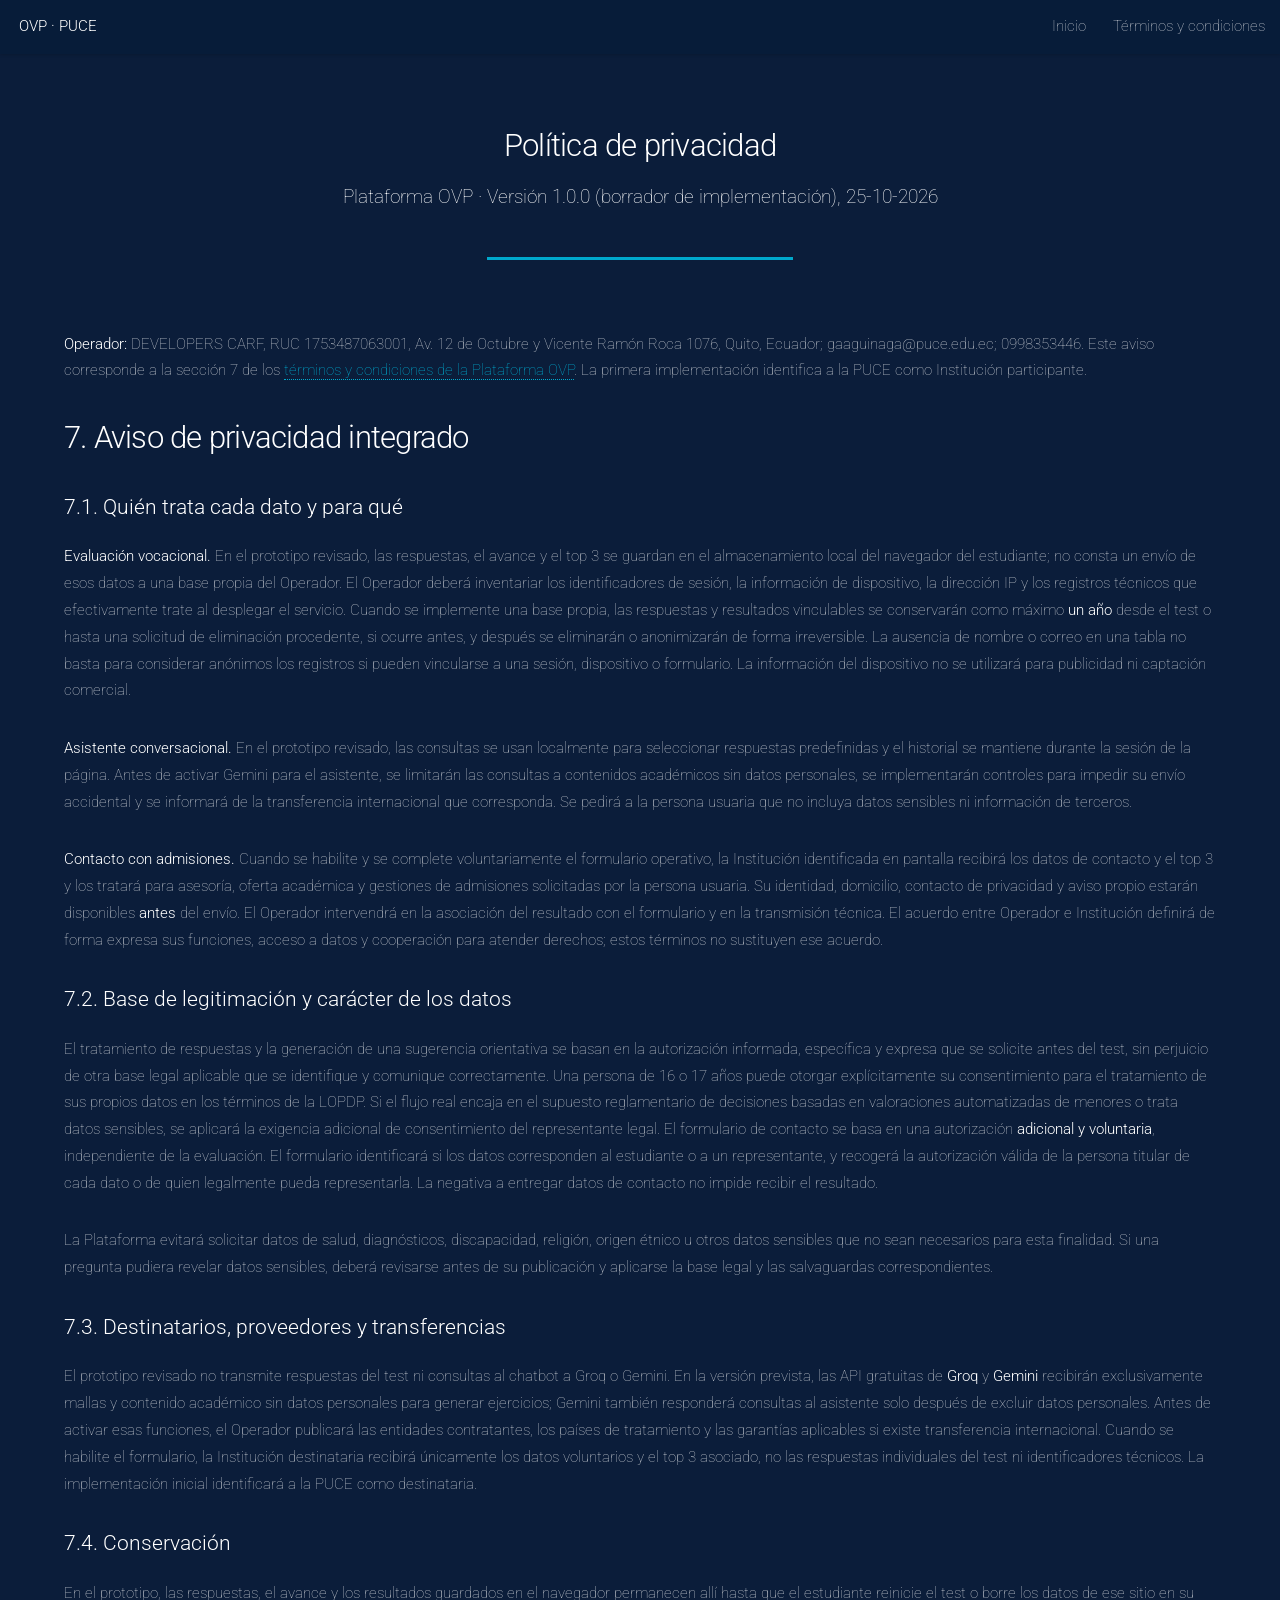
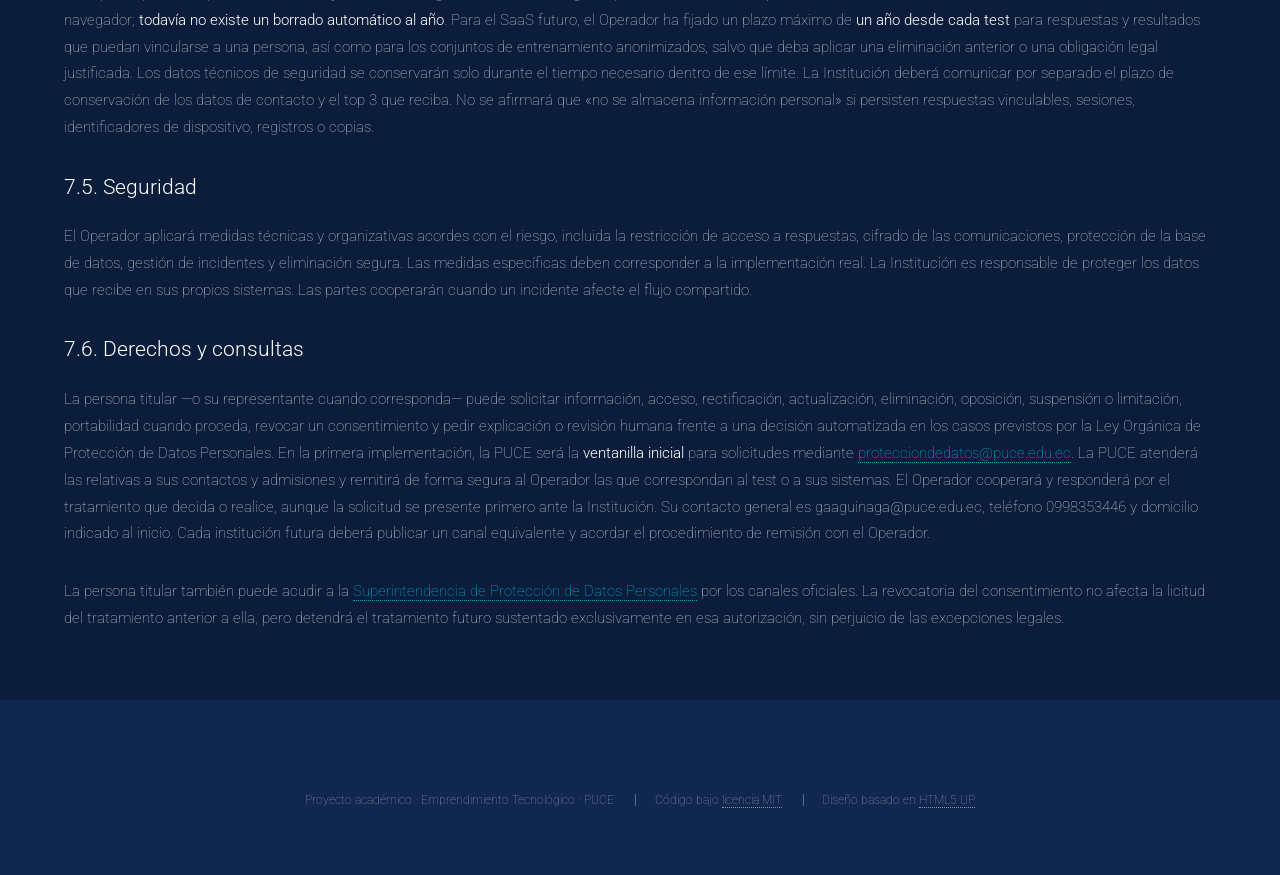
==== commit acc81450: "Align privacy notice with OVP terms" ====
--- a/privacidad.html
+++ b/privacidad.html
@@ -17,6 +17,7 @@
 				<nav id="nav">
 					<ul>
 						<li><a href="index.html">Inicio</a></li>
+<li><a href="terminos/">Términos y condiciones</a></li>
 					</ul>
 				</nav>
 			</header>
@@ -25,39 +26,28 @@
 				<div class="container">
 					<header class="major">
 						<h2>Política de privacidad</h2>
-						<p>Plataforma de Contraste Curricular OVP · Versión borrador, octubre de 2026</p>
+						<p>Plataforma OVP · Versión 1.0.0 (borrador de implementación), 25-10-2026</p>
 					</header>
 
-					<section>
-						<h3>1. Quiénes somos</h3>
-						<p>OVP es un proyecto académico del equipo Developers CARF (Emprendimiento Tecnológico, Ingeniería en Sistemas de Información, Pontificia Universidad Católica del Ecuador). Su objetivo es ayudar a los aspirantes a elegir carrera con un test corto y mini-retos de materias de primer semestre.</p>
-
-						<h3>2. Qué datos recogemos</h3>
-						<ul>
-							<li><strong>Respuestas del test y de los mini-retos</strong>, para calcular tus carreras afines.</li>
-							<li><strong>Datos de contacto opcionales</strong> (nombre, colegio, carrera de interés y medio de contacto), solo si pides hablar con un asesor de Admisiones.</li>
-							<li><strong>Preguntas que escribes a AurelioBot</strong>, para poder responderlas.</li>
-						</ul>
-						<p>No pedimos cédula, dirección, datos de salud ni datos bancarios.</p>
-
-						<h3>3. Para qué los usamos</h3>
-						<ul>
-							<li>Mostrarte tu Top 3 de carreras y tus resultados.</li>
-							<li>Si lo autorizas, que un asesor de Admisiones de la PUCE se comunique contigo.</li>
-							<li>Mejorar el test con estadísticas anónimas.</li>
-						</ul>
-						<p>No vendemos ni compartimos tus datos con terceros con fines comerciales.</p>
-
-						<h3>4. Menores de edad</h3>
-						<p>Muchos aspirantes tienen 17 años. Si eres menor de edad, solo enviaremos tus datos de contacto a Admisiones con la autorización de tu representante. Puedes hacer el test sin dejar ningún dato de contacto.</p>
-
-						<h3>5. Dónde se guardan</h3>
-						<p>Los datos se almacenan en servicios en la nube (Supabase). Las preguntas a AurelioBot se procesan con un proveedor de inteligencia artificial, al que <strong>no enviamos datos personales</strong>. Las claves de acceso nunca se publican en el código.</p>
-
-						<h3>6. Tus derechos</h3>
-						<p>Puedes pedir ver, corregir o eliminar tus datos en cualquier momento, según la Ley Orgánica de Protección de Datos Personales del Ecuador, escribiendo al equipo Developers CARF a través del <a href="https://github.com/LizzuDev/emprendimiento-mvp" target="_blank" rel="noopener">repositorio del proyecto</a>.</p>
-
-					</section>
+					<section class="aviso-privacidad"><p><strong>Operador:</strong> DEVELOPERS CARF, RUC 1753487063001, Av. 12 de Octubre y Vicente Ramón Roca 1076, Quito, Ecuador; gaaguinaga@puce.edu.ec; 0998353446. Este aviso corresponde a la sección 7 de los <a href="terminos/">términos y condiciones de la Plataforma OVP</a>. La primera implementación identifica a la PUCE como Institución participante.</p>
+<h2 id="section-8">7. Aviso de privacidad integrado</h2>
+<h3 id="section-9">7.1. Quién trata cada dato y para qué</h3>
+<p><strong>Evaluación vocacional.</strong> En el prototipo revisado, las respuestas, el avance y el top 3 se guardan en el almacenamiento local del navegador del estudiante; no consta un envío de esos datos a una base propia del Operador. El Operador deberá inventariar los identificadores de sesión, la información de dispositivo, la dirección IP y los registros técnicos que efectivamente trate al desplegar el servicio. Cuando se implemente una base propia, las respuestas y resultados vinculables se conservarán como máximo <strong>un año</strong> desde el test o hasta una solicitud de eliminación procedente, si ocurre antes, y después se eliminarán o anonimizarán de forma irreversible. La ausencia de nombre o correo en una tabla no basta para considerar anónimos los registros si pueden vincularse a una sesión, dispositivo o formulario. La información del dispositivo no se utilizará para publicidad ni captación comercial.</p>
+<p><strong>Asistente conversacional.</strong> En el prototipo revisado, las consultas se usan localmente para seleccionar respuestas predefinidas y el historial se mantiene durante la sesión de la página. Antes de activar Gemini para el asistente, se limitarán las consultas a contenidos académicos sin datos personales, se implementarán controles para impedir su envío accidental y se informará de la transferencia internacional que corresponda. Se pedirá a la persona usuaria que no incluya datos sensibles ni información de terceros.</p>
+<p><strong>Contacto con admisiones.</strong> Cuando se habilite y se complete voluntariamente el formulario operativo, la Institución identificada en pantalla recibirá los datos de contacto y el top 3 y los tratará para asesoría, oferta académica y gestiones de admisiones solicitadas por la persona usuaria. Su identidad, domicilio, contacto de privacidad y aviso propio estarán disponibles <strong>antes</strong> del envío. El Operador intervendrá en la asociación del resultado con el formulario y en la transmisión técnica. El acuerdo entre Operador e Institución definirá de forma expresa sus funciones, acceso a datos y cooperación para atender derechos; estos términos no sustituyen ese acuerdo.</p>
+<h3 id="section-10">7.2. Base de legitimación y carácter de los datos</h3>
+<p>El tratamiento de respuestas y la generación de una sugerencia orientativa se basan en la autorización informada, específica y expresa que se solicite antes del test, sin perjuicio de otra base legal aplicable que se identifique y comunique correctamente. Una persona de 16 o 17 años puede otorgar explícitamente su consentimiento para el tratamiento de sus propios datos en los términos de la LOPDP. Si el flujo real encaja en el supuesto reglamentario de decisiones basadas en valoraciones automatizadas de menores o trata datos sensibles, se aplicará la exigencia adicional de consentimiento del representante legal. El formulario de contacto se basa en una autorización <strong>adicional y voluntaria</strong>, independiente de la evaluación. El formulario identificará si los datos corresponden al estudiante o a un representante, y recogerá la autorización válida de la persona titular de cada dato o de quien legalmente pueda representarla. La negativa a entregar datos de contacto no impide recibir el resultado.</p>
+<p>La Plataforma evitará solicitar datos de salud, diagnósticos, discapacidad, religión, origen étnico u otros datos sensibles que no sean necesarios para esta finalidad. Si una pregunta pudiera revelar datos sensibles, deberá revisarse antes de su publicación y aplicarse la base legal y las salvaguardas correspondientes.</p>
+<h3 id="section-11">7.3. Destinatarios, proveedores y transferencias</h3>
+<p>El prototipo revisado no transmite respuestas del test ni consultas al chatbot a Groq o Gemini. En la versión prevista, las API gratuitas de <strong>Groq</strong> y <strong>Gemini</strong> recibirán exclusivamente mallas y contenido académico sin datos personales para generar ejercicios; Gemini también responderá consultas al asistente solo después de excluir datos personales. Antes de activar esas funciones, el Operador publicará las entidades contratantes, los países de tratamiento y las garantías aplicables si existe transferencia internacional. Cuando se habilite el formulario, la Institución destinataria recibirá únicamente los datos voluntarios y el top 3 asociado, no las respuestas individuales del test ni identificadores técnicos. La implementación inicial identificará a la PUCE como destinataria.</p>
+<h3 id="section-12">7.4. Conservación</h3>
+<p>En el prototipo, las respuestas, el avance y los resultados guardados en el navegador permanecen allí hasta que el estudiante reinicie el test o borre los datos de ese sitio en su navegador; <strong>todavía no existe un borrado automático al año</strong>. Para el SaaS futuro, el Operador ha fijado un plazo máximo de <strong>un año desde cada test</strong> para respuestas y resultados que puedan vincularse a una persona, así como para los conjuntos de entrenamiento anonimizados, salvo que deba aplicar una eliminación anterior o una obligación legal justificada. Los datos técnicos de seguridad se conservarán solo durante el tiempo necesario dentro de ese límite. La Institución deberá comunicar por separado el plazo de conservación de los datos de contacto y el top 3 que reciba. No se afirmará que «no se almacena información personal» si persisten respuestas vinculables, sesiones, identificadores de dispositivo, registros o copias.</p>
+<h3 id="section-13">7.5. Seguridad</h3>
+<p>El Operador aplicará medidas técnicas y organizativas acordes con el riesgo, incluida la restricción de acceso a respuestas, cifrado de las comunicaciones, protección de la base de datos, gestión de incidentes y eliminación segura. Las medidas específicas deben corresponder a la implementación real. La Institución es responsable de proteger los datos que recibe en sus propios sistemas. Las partes cooperarán cuando un incidente afecte el flujo compartido.</p>
+<h3 id="section-14">7.6. Derechos y consultas</h3>
+<p>La persona titular —o su representante cuando corresponda— puede solicitar información, acceso, rectificación, actualización, eliminación, oposición, suspensión o limitación, portabilidad cuando proceda, revocar un consentimiento y pedir explicación o revisión humana frente a una decisión automatizada en los casos previstos por la Ley Orgánica de Protección de Datos Personales. En la primera implementación, la PUCE será la <strong>ventanilla inicial</strong> para solicitudes mediante <a href="mailto:protecciondedatos@puce.edu.ec">protecciondedatos@puce.edu.ec</a>. La PUCE atenderá las relativas a sus contactos y admisiones y remitirá de forma segura al Operador las que correspondan al test o a sus sistemas. El Operador cooperará y responderá por el tratamiento que decida o realice, aunque la solicitud se presente primero ante la Institución. Su contacto general es gaaguinaga@puce.edu.ec, teléfono 0998353446 y domicilio indicado al inicio. Cada institución futura deberá publicar un canal equivalente y acordar el procedimiento de remisión con el Operador.</p>
+<p>La persona titular también puede acudir a la <a href="https://www.spdp.gob.ec/" target="_blank" rel="noopener noreferrer">Superintendencia de Protección de Datos Personales</a> por los canales oficiales. La revocatoria del consentimiento no afecta la licitud del tratamiento anterior a ella, pero detendrá el tratamiento futuro sustentado exclusivamente en esa autorización, sin perjuicio de las excepciones legales.</p>
+</section>
 				</div>
 			</div>
 
--- a/assets/css/ovp.css
+++ b/assets/css/ovp.css
@@ -95,3 +95,84 @@
 /* Hoja de ruta */
 .ruta .fecha { font-size: 1.6em; font-weight: 700; color: #fff; margin-bottom: 0.2em; border-bottom: 2px solid rgba(255,255,255,0.4); padding-bottom: 0.3em; }
 .ruta p { text-align: left; }
+
+/* ---- Proceso del trabajo del cliente ---- */
+.proceso { list-style: none; padding: 0; margin: 0 0 2em; display: grid; grid-template-columns: repeat(8, 1fr); gap: 0.6em; }
+.proceso li { position: relative; padding: 2.4em 0.6em 0.8em; border: 1px solid rgba(255,255,255,0.25); border-radius: 6px; font-size: 0.8em; line-height: 1.4; }
+.proceso li span { position: absolute; top: 0.6em; left: 50%; transform: translateX(-50%); font-weight: 700; color: #00a8cc; }
+.proceso li.dolor { border-color: #ff6b6b; background: rgba(255,107,107,0.10); }
+.proceso li em { display: block; margin-top: 0.6em; font-style: normal; font-weight: 700; color: #ff8a8a; font-size: 0.9em; }
+.marcadores h4 { color: #ff8a8a; margin-bottom: 0.3em; }
+.marcadores p { font-size: 0.9em; text-align: left; }
+@media screen and (max-width: 980px) { .proceso { grid-template-columns: repeat(2, 1fr); } }
+
+/* ---- Lienzo de propuesta de valor ---- */
+.encaje { text-align: left; }
+.encaje td:first-child { font-style: italic; }
+.encaje td:last-child { font-weight: 700; color: #fff; }
+.alegrias { margin-top: 1em; }
+.alegrias .icon.major { margin-bottom: 0.6em; }
+
+/* ---- Business Model Canvas ---- */
+.bmc { display: grid; gap: 0.6em; text-align: left;
+	grid-template-columns: repeat(10, 1fr);
+	grid-template-areas:
+		"soc soc act act pro pro rel rel seg seg"
+		"soc soc rec rec pro pro can can seg seg"
+		"cos cos cos cos cos ing ing ing ing ing"; }
+.bmc-b { border: 1px solid rgba(255,255,255,0.2); border-radius: 6px; padding: 1em; background: rgba(255,255,255,0.03); }
+.bmc-b h4 { color: #00a8cc; font-size: 0.8em; margin-bottom: 0.5em; }
+.bmc-b ul { margin: 0; padding-left: 1.1em; }
+.bmc-b li { font-size: 0.78em; line-height: 1.45; margin-bottom: 0.4em; }
+.bmc-b.propuesta { border-color: #00a8cc; background: rgba(0,168,204,0.08); }
+.socios { grid-area: soc; } .actividades { grid-area: act; } .recursos { grid-area: rec; }
+.propuesta { grid-area: pro; } .relacion { grid-area: rel; } .canales { grid-area: can; }
+.segmentos { grid-area: seg; } .costos { grid-area: cos; } .ingresos { grid-area: ing; }
+@media screen and (max-width: 980px) {
+	.bmc { grid-template-columns: 1fr; grid-template-areas: "seg" "pro" "can" "rel" "ing" "rec" "act" "soc" "cos"; }
+}
+
+/* ---- Lienzo: segunda tabla y productos ---- */
+.encaje + .encaje, .table-wrapper + .table-wrapper { margin-top: 1.5em; }
+.productos { margin-top: 1.5em; font-size: 1em; }
+
+/* ---- «Lo validamos en el campo»: mismo estilo de la plantilla, legible de lejos ---- */
+#evidencia header.major h2 { font-size: 2.4em; }
+#evidencia header.major p { font-size: 1.2em; color: #fff; }
+#evidencia .cifras .cifra { font-size: 4.6em; font-weight: 300; color: #fff; margin-bottom: 0.15em; }
+#evidencia .cifras p { font-size: 1.2em; font-weight: 400; line-height: 1.55; color: #fff; }
+#evidencia .cifras strong { font-weight: 700; color: #fff; }
+#evidencia .tarjeta { border-top: 2px solid rgba(255,255,255,0.6); padding-top: 1.4em; }
+#evidencia .citas blockquote {
+	border-left: 4px solid #fff; color: #fff;
+	font-size: 1.25em; font-weight: 400; line-height: 1.6; font-style: italic;
+}
+#evidencia .citas blockquote span { color: #fff; opacity: 0.9; font-weight: 400; }
+
+/* ---- Bloques laterales: una sola ilustración, sin repetir el fondo ---- */
+.spotlight.aurelio-spot { background-image: none !important; background-color: #d9eff7 !important; }
+@media screen and (min-width: 981px) {
+	.spotlight.aurelio-spot .image.main {
+		display: flex !important; position: absolute; align-items: center; justify-content: center;
+		background: transparent !important; margin: 0;
+	}
+	.spotlight.aurelio-spot.right .image.main { left: 0; top: 0; bottom: 0; width: 58%; }
+	.spotlight.aurelio-spot.left .image.main { right: 0; top: 0; bottom: 0; width: 58%; }
+	.spotlight.aurelio-spot.bottom .image.main { left: 0; right: 0; top: 4%; height: 50%; }
+	.spotlight.aurelio-spot .image.main img { width: auto !important; height: auto !important; max-width: 80%; max-height: 80%; }
+}
+/* Fundir la ilustración con el fondo (las SVG traen su propio fondo celeste) */
+.spotlight.aurelio-spot { background-color: #d2e5f5 !important; }
+.spotlight.aurelio-spot .image.main img {
+	-webkit-mask-image: radial-gradient(ellipse at center, #000 62%, transparent 100%);
+	mask-image: radial-gradient(ellipse at center, #000 62%, transparent 100%);
+}
+
+/* ---- Cómo ganamos dinero (SaaS) ---- */
+.saas-fases .fecha { color: #00a8cc; border-bottom-color: rgba(0,168,204,0.5); font-size: 1.4em; }
+.saas-fases { margin-bottom: 2.5em; }
+.planes table { text-align: left; }
+.planes td:first-child { font-weight: 700; color: #fff; }
+.planes td:last-child { color: #00a8cc; white-space: nowrap; }
+.planes td:last-child strong { color: #00a8cc; font-size: 1.15em; }
+#saas .cifras { margin-top: 1.5em; }
